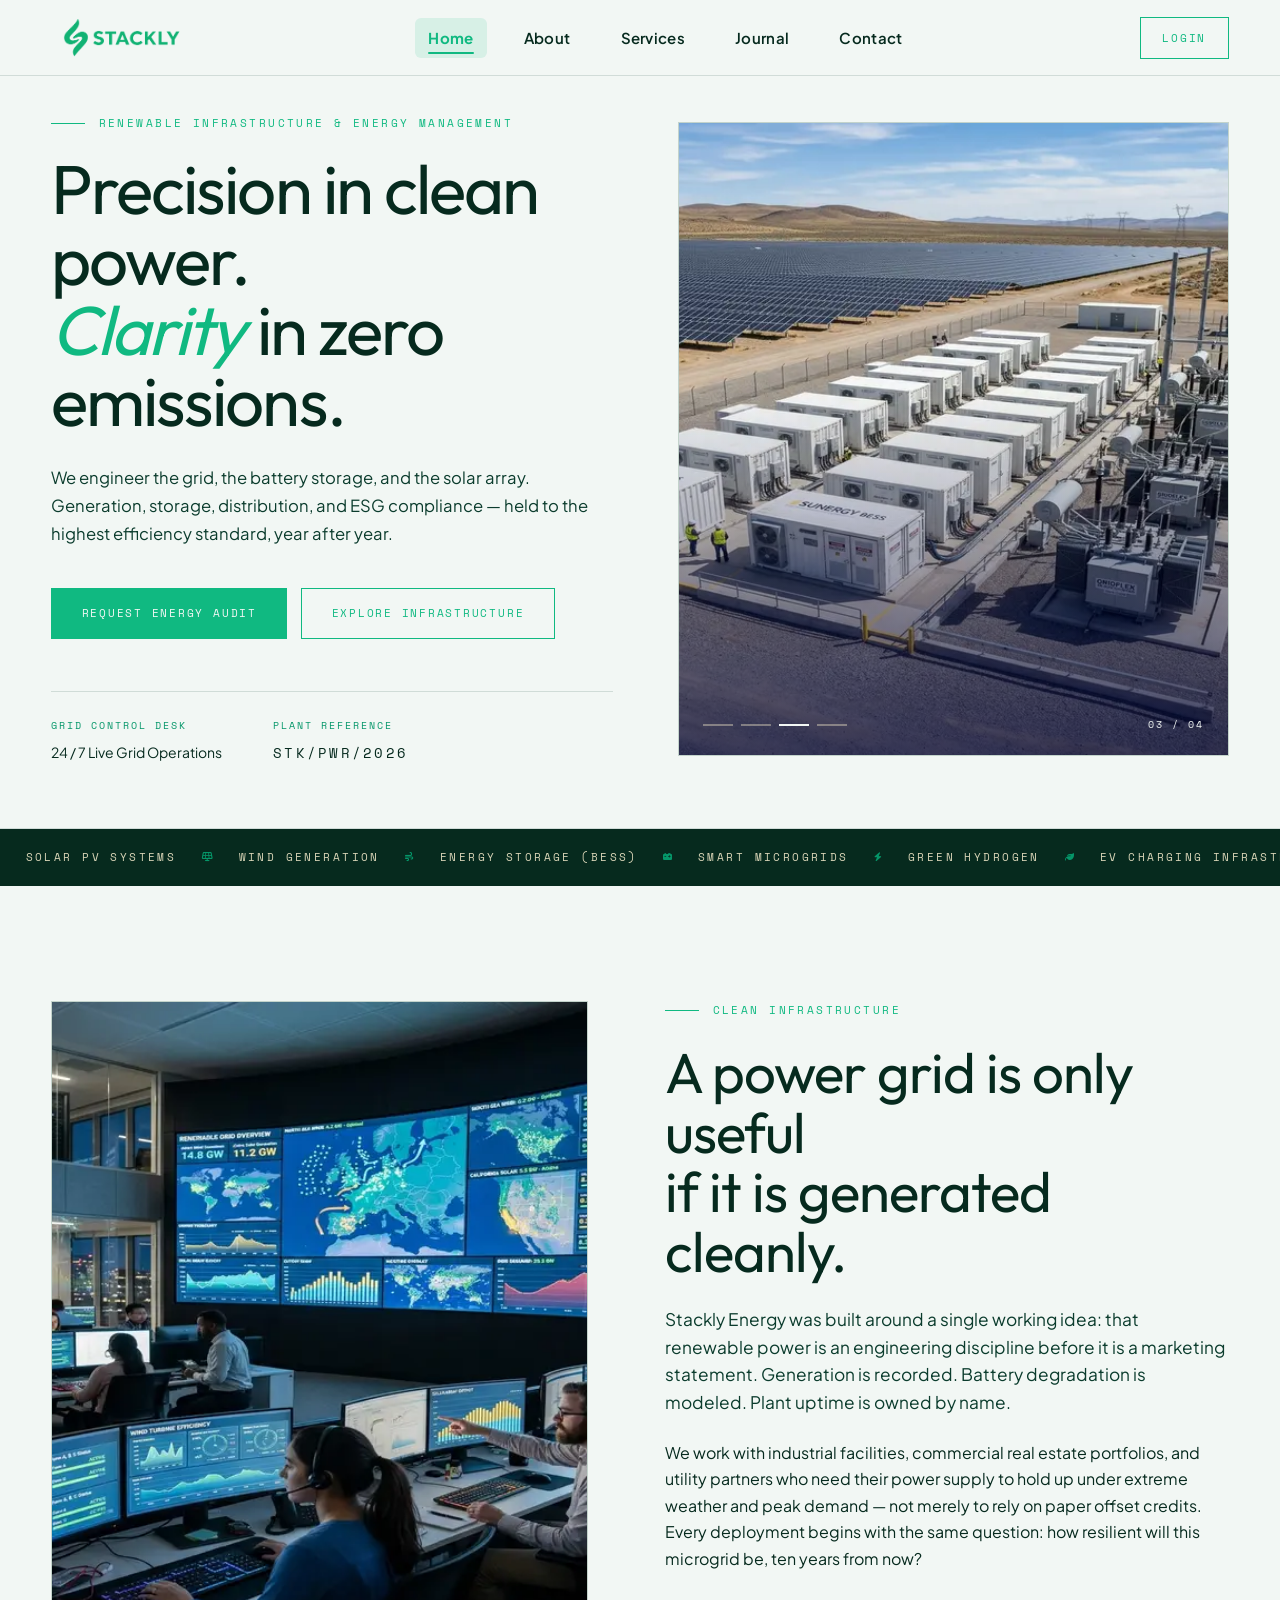
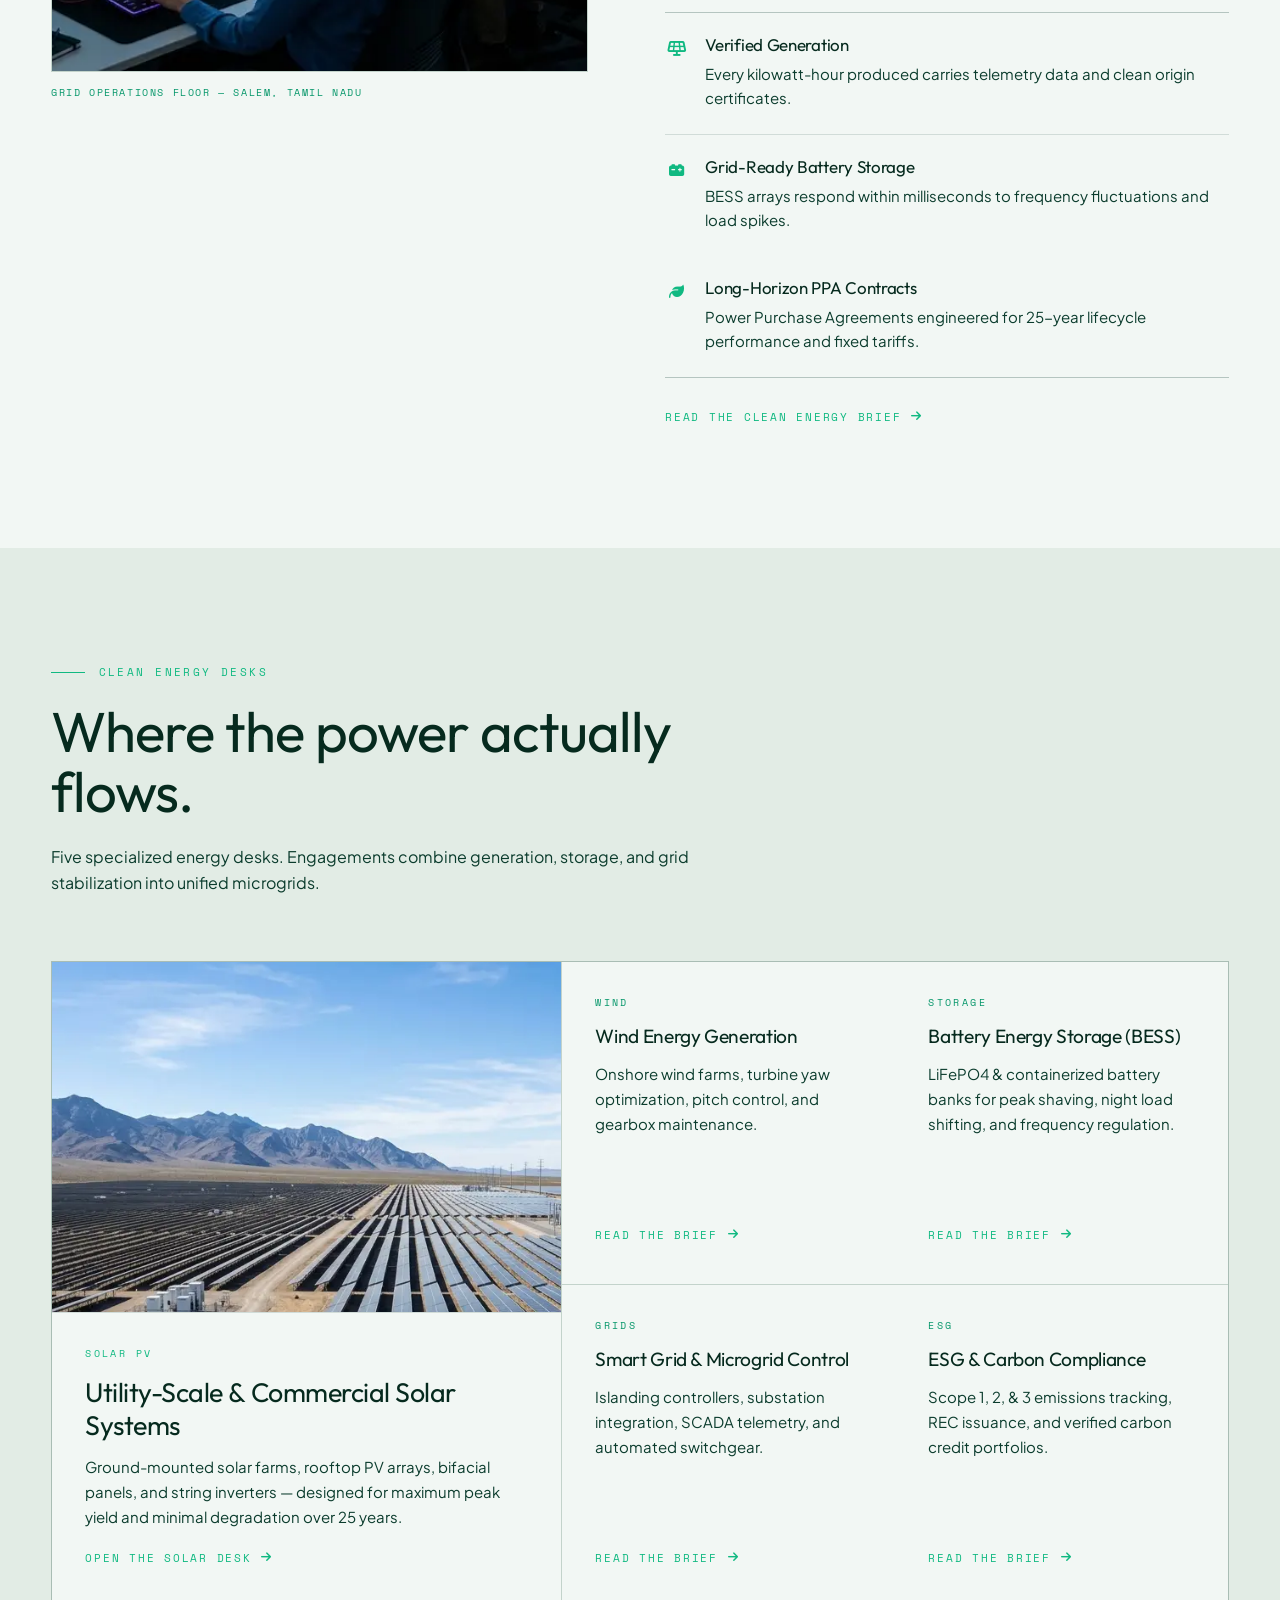
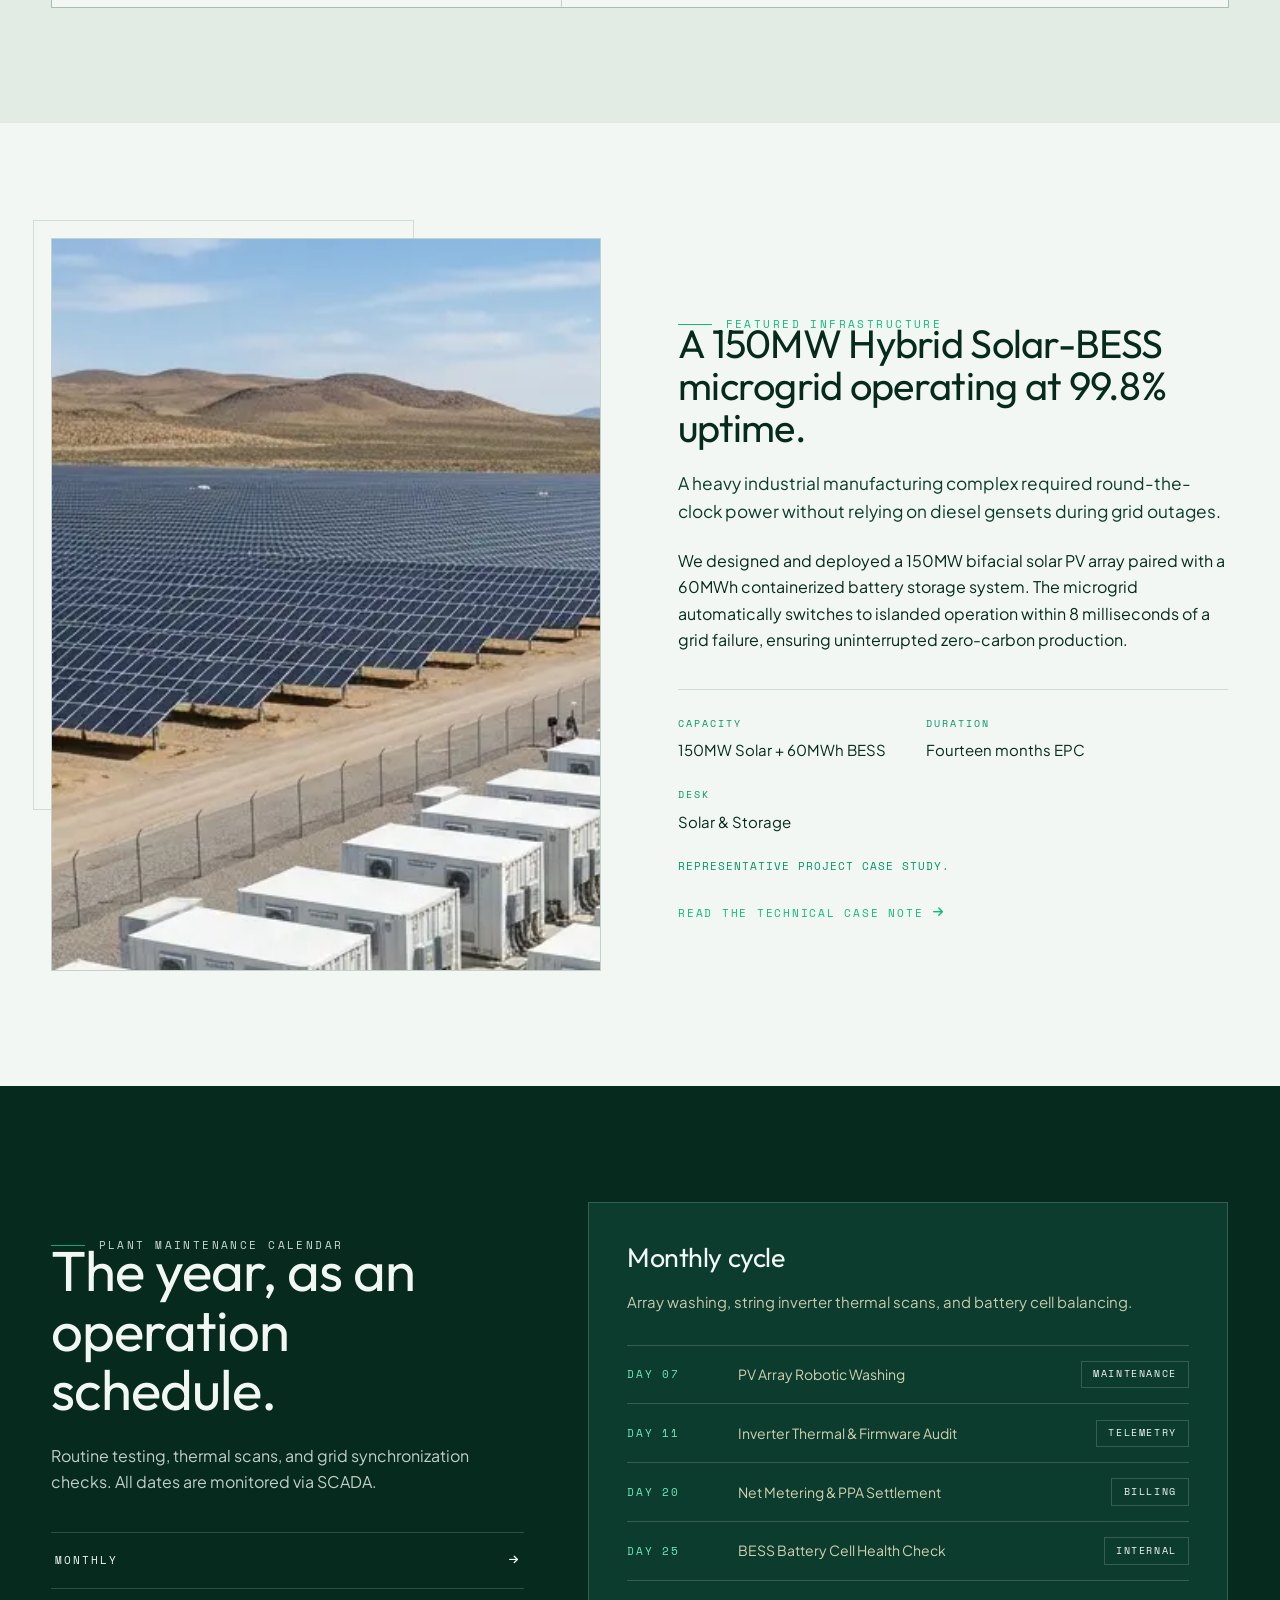
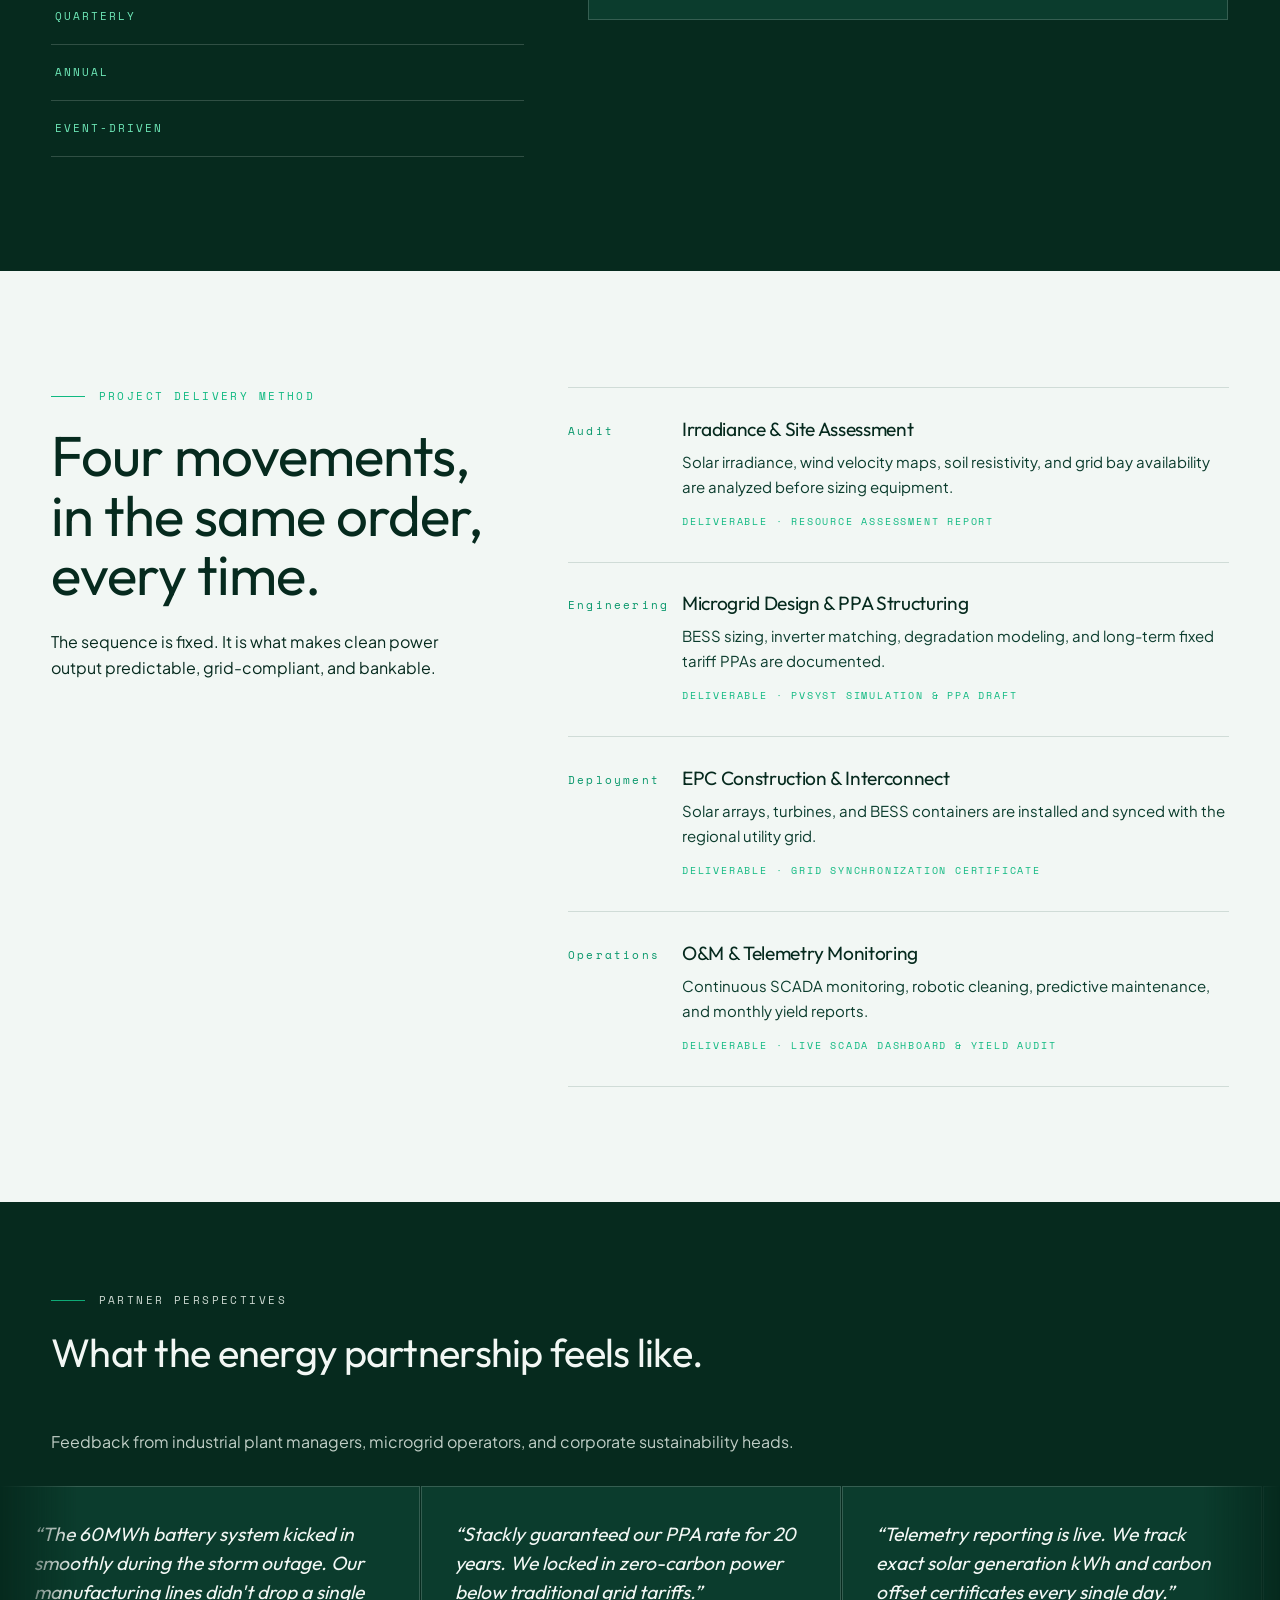
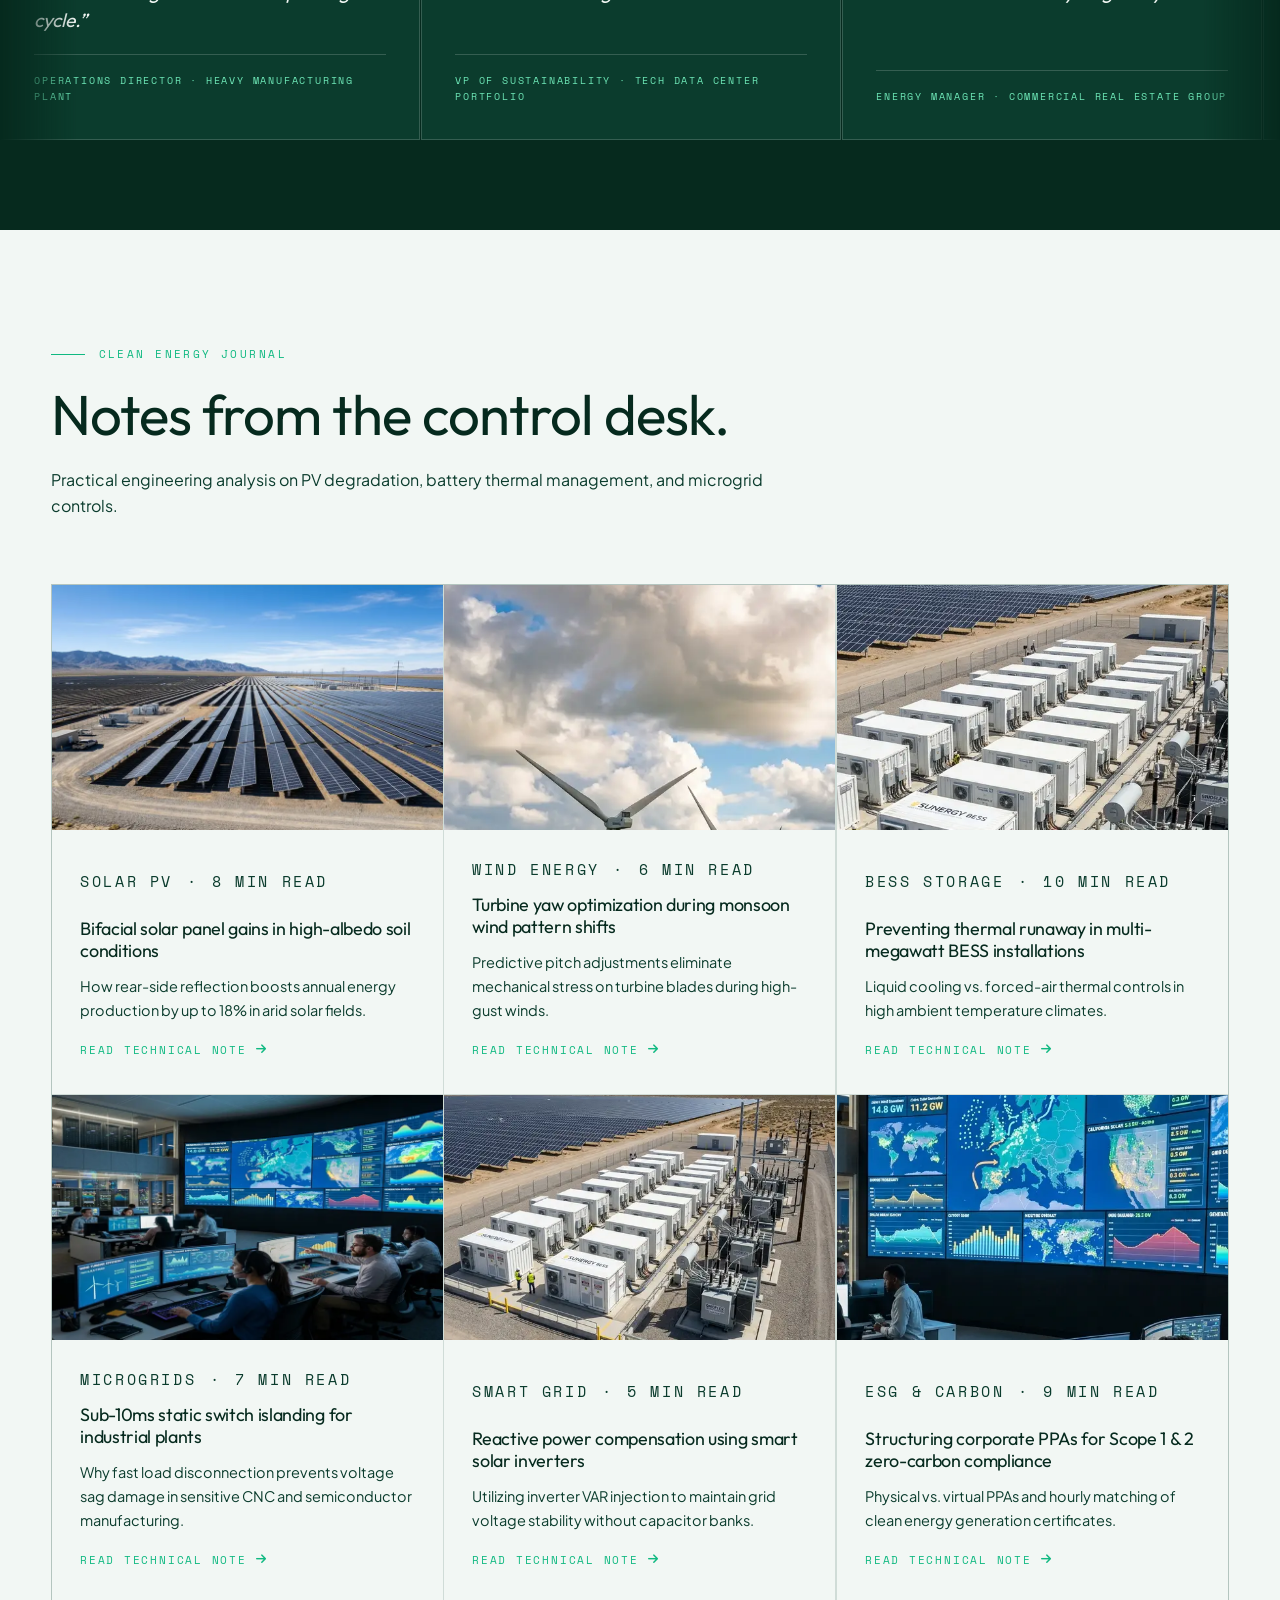
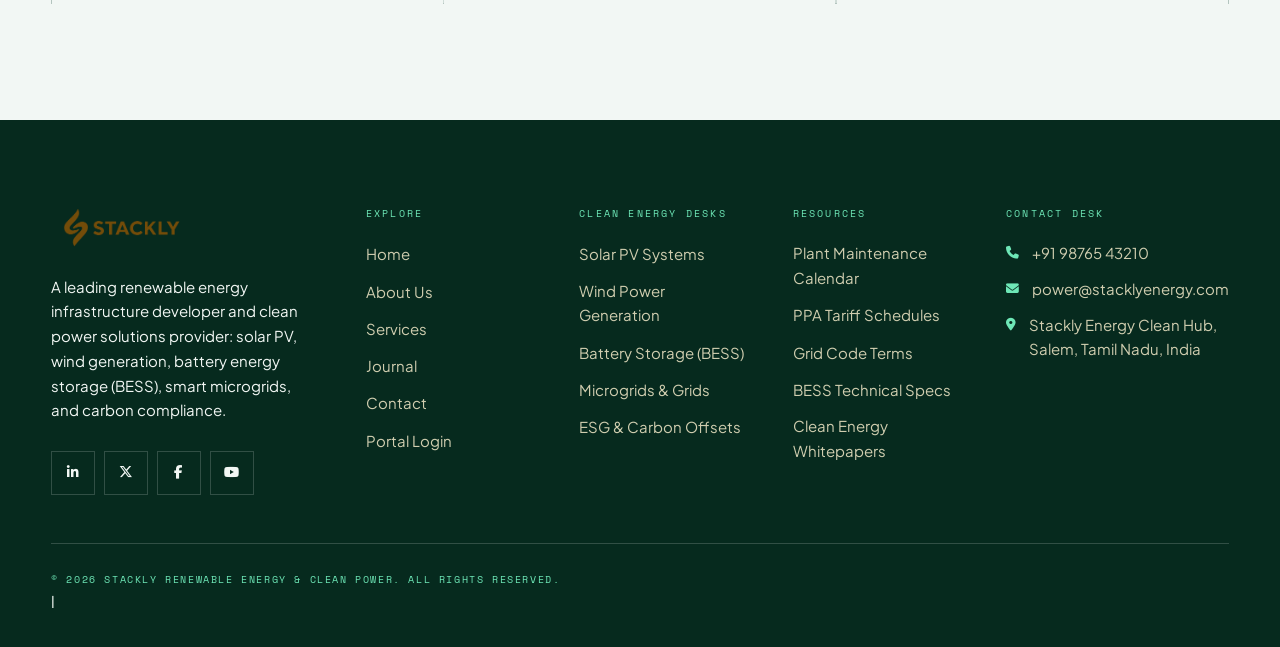
==== index.html @ 582de3a5 "Add files via upload" ====
<!DOCTYPE html>
<html lang="en">

<head>
    <meta charset="UTF-8">
    <meta name="viewport" content="width=device-width, initial-scale=1">
    <title>Stackly — Renewable Energy &amp; Clean Power Solutions</title>
    <meta name="description"
        content="Stackly is a leading renewable energy developer: solar PV, wind power, battery storage (BESS), smart grid integration and carbon offset solutions.">

    <link rel="preconnect" href="https://fonts.googleapis.com">
    <link rel="preconnect" href="https://fonts.gstatic.com" crossorigin>
    <link
        href="https://fonts.googleapis.com/css2?family=Outfit:wght@300;400;500;600;700;800&family=Plus+Jakarta+Sans:ital,wght@0,300;0,400;0,500;0,600;0,700;1,400&family=Space+Mono:wght@400;700&display=swap"
        rel="stylesheet">
    <link rel="stylesheet" href="https://cdnjs.cloudflare.com/ajax/libs/font-awesome/6.5.1/css/all.min.css">
    <link rel="stylesheet" href="global.css">
    <link rel="stylesheet" href="index.css">
    <script>document.documentElement.classList.add('js-ready');</script>
</head>

<body>
    <div class="site-loader">
        <div class="site-loader__spinner-wrap"><div class="site-loader__spinner"></div></div>
        <span class="site-loader__text">Stackly Energy</span>
    </div>

    <a class="skip-link" href="#main">Skip to content</a>

    <!-- ============================ HEADER ============================ -->
    <header class="site-header">
        <div class="shell header__inner">
            <a class="brand" href="index.html" aria-label="Stackly Renewable Energy — home">
                <img src="logo.webp" alt="Stackly Energy logo">
            </a>

            <nav class="nav" aria-label="Primary">
                <ul>
                    <li><a href="index.html" class="is-active">Home</a></li>
                    <li><a href="html/about.html">About</a></li>
                    <li><a href="html/services.html">Services</a></li>
                    <li><a href="html/blog.html">Journal</a></li>
                    <li><a href="html/contact.html">Contact</a></li>
                </ul>
            </nav>

            <div class="header__actions">
                <a class="btn btn--outline btn--sm header__login" href="html/login.html">Login</a>
                <button class="menu-btn" id="menuBtn" aria-label="Open menu" aria-expanded="false"
                    aria-controls="menuOverlay">
                    <span></span><span></span><span></span>
                </button>
            </div>
        </div>
    </header>

    <!-- ======================= MOBILE MENU OVERLAY ===================== -->
    <div class="menu-overlay" id="menuOverlay" aria-hidden="true">
        <div class="menu-overlay__top">
            <a class="brand on-dark" href="index.html" aria-label="Stackly Renewable Energy — home">
                <img src="logo.webp" alt="Stackly Energy logo">
            </a>
            <button class="menu-close" id="menuClose" aria-label="Close menu">
                <i class="fa-solid fa-xmark"></i>
            </button>
        </div>

        <nav class="menu-overlay__nav" aria-label="Mobile">
            <a href="index.html" style="--i:0">Home</a>
            <a href="html/about.html" style="--i:1">About</a>
            <a href="html/services.html" style="--i:2">Services</a>
            <a href="html/blog.html" style="--i:3">Journal</a>
            <a href="html/contact.html" style="--i:4">Contact</a>
            <a href="html/login.html" class="menu-overlay__login" style="--i:5">
                Login <i class="fa-solid fa-arrow-right"></i>
            </a>
        </nav>

        <p class="menu-overlay__foot">Stackly Energy · Clean Power Hub · Salem, India</p>
    </div>

    <main id="main">

        <!-- ============================== HERO ============================== -->
        <section class="hero">
            <div class="hero__grid">

                <div class="hero__copy">
                    <p class="eyebrow slide slide-up" style="--i:0">Renewable Infrastructure &amp; Energy Management</p>

                    <h1 class="hero__title">
                        <span class="slide slide-up" style="--i:1">Precision in clean power.</span>
                        <span class="slide slide-up" style="--i:2"><em>Clarity</em> in zero emissions.</span>
                    </h1>

                    <p class="hero__lede slide slide-up" style="--i:3">
                        We engineer the grid, the battery storage, and the solar array. Generation,
                        storage, distribution, and ESG compliance — held to the highest efficiency standard, year after year.
                    </p>

                    <div class="hero__actions slide slide-up" style="--i:4">
                        <a class="btn btn--solid" href="html/contact.html">Request Energy Audit</a>
                        <a class="btn btn--outline" href="html/about.html">Explore Infrastructure</a>
                    </div>

                    <dl class="hero__rail slide slide-up" style="--i:5">
                        <div>
                            <dt>Grid Control Desk</dt>
                            <dd>24 / 7 Live Grid Operations</dd>
                        </div>
                        <div>
                            <dt>Plant Reference</dt>
                            <dd class="mono">STK/PWR/2026</dd>
                        </div>
                    </dl>
                </div>

                <div class="hero__media slide slide-right" style="--i:1">
                    <div class="hero__slides" id="heroSlides">
                        <figure class="hero__slide is-active">
                            <img src="assets/photo_149736675403_1.webp"
                                alt="Modern clean energy research lab with daylight">
                        </figure>
                        <figure class="hero__slide">
                            <img src="assets/photo_152475863162_1.webp"
                                alt="Renewable energy engineers analyzing solar array layouts">
                        </figure>
                        <figure class="hero__slide">
                            <img src="assets/photo_1554224155-6.webp"
                                alt="Close up view of grid control telemetry interface">
                        </figure>
                        <figure class="hero__slide">
                            <img src="assets/photo_148640614692.webp"
                                alt="Sustainable solar energy building facade">
                        </figure>
                    </div>

                    <div class="hero__media-foot">
                        <div class="hero__dots" id="heroDots" role="tablist" aria-label="Hero images">
                            <button class="hero__dot is-active" role="tab" aria-selected="true"
                                aria-label="Show image one"></button>
                            <button class="hero__dot" role="tab" aria-selected="false"
                                aria-label="Show image two"></button>
                            <button class="hero__dot" role="tab" aria-selected="false"
                                aria-label="Show image three"></button>
                            <button class="hero__dot" role="tab" aria-selected="false"
                                aria-label="Show image four"></button>
                        </div>
                        <span class="hero__counter mono" id="heroCounter">01 / 04</span>
                    </div>
                </div>

            </div>
        </section>

        <!-- ========================== TRUST STRIP ========================== -->
        <section class="strip" aria-label="Energy disciplines">
            <div class="marquee">
                <div class="marquee__track">
                    <div class="marquee__group">
                        <span>Solar PV Systems</span><i class="fa-solid fa-solar-panel"></i>
                        <span>Wind Generation</span><i class="fa-solid fa-wind"></i>
                        <span>Energy Storage (BESS)</span><i class="fa-solid fa-car-battery"></i>
                        <span>Smart Microgrids</span><i class="fa-solid fa-bolt"></i>
                        <span>Green Hydrogen</span><i class="fa-solid fa-leaf"></i>
                        <span>EV Charging Infrastructure</span><i class="fa-solid fa-charging-station"></i>
                        <span>ESG &amp; Carbon Offsets</span><i class="fa-solid fa-earth-americas"></i>
                        <span>Hydroelectric Power</span><i class="fa-solid fa-water"></i>
                    </div>
                    <div class="marquee__group" aria-hidden="true">
                        <span>Solar PV Systems</span><i class="fa-solid fa-solar-panel"></i>
                        <span>Wind Generation</span><i class="fa-solid fa-wind"></i>
                        <span>Energy Storage (BESS)</span><i class="fa-solid fa-car-battery"></i>
                        <span>Smart Microgrids</span><i class="fa-solid fa-bolt"></i>
                        <span>Green Hydrogen</span><i class="fa-solid fa-leaf"></i>
                        <span>EV Charging Infrastructure</span><i class="fa-solid fa-charging-station"></i>
                        <span>ESG &amp; Carbon Offsets</span><i class="fa-solid fa-earth-americas"></i>
                        <span>Hydroelectric Power</span><i class="fa-solid fa-water"></i>
                    </div>
                </div>
            </div>
        </section>

        <!-- ======================= FIRM INTRODUCTION ======================= -->
        <section class="section firm">
            <div class="shell firm__grid">

                <div class="firm__media slide slide-left">
                    <figure class="frame">
                        <img src="assets/photo_149721572810_1.webp"
                            alt="Stackly renewable energy monitoring floor">
                    </figure>
                    <p class="frame__caption mono">Grid Operations Floor — Salem, Tamil Nadu</p>
                </div>

                <div class="firm__body">
                    <p class="eyebrow slide slide-up">Clean Infrastructure</p>

                    <h2 class="h-display slide slide-up" style="--i:1">
                        A power grid is only useful<br>if it is generated cleanly.
                    </h2>

                    <p class="lede slide slide-up" style="--i:2">
                        Stackly Energy was built around a single working idea: that renewable power is an
                        engineering discipline before it is a marketing statement. Generation is recorded.
                        Battery degradation is modeled. Plant uptime is owned by name.
                    </p>

                    <p class="slide slide-up" style="--i:3">
                        We work with industrial facilities, commercial real estate portfolios, and utility partners who
                        need their power supply to hold up under extreme weather and peak demand — not merely to rely on paper offset credits.
                        Every deployment begins with the same question: how resilient will this microgrid be, ten years from now?
                    </p>

                    <ul class="firm__points">
                        <li class="slide slide-up" style="--i:4">
                            <i class="fa-solid fa-solar-panel"></i>
                            <div>
                                <h3>Verified Generation</h3>
                                <p>Every kilowatt-hour produced carries telemetry data and clean origin certificates.</p>
                            </div>
                        </li>
                        <li class="slide slide-up" style="--i:5">
                            <i class="fa-solid fa-car-battery"></i>
                            <div>
                                <h3>Grid-Ready Battery Storage</h3>
                                <p>BESS arrays respond within milliseconds to frequency fluctuations and load spikes.</p>
                            </div>
                        </li>
                        <li class="slide slide-up" style="--i:6">
                            <i class="fa-solid fa-leaf"></i>
                            <div>
                                <h3>Long-Horizon PPA Contracts</h3>
                                <p>Power Purchase Agreements engineered for 25-year lifecycle performance and fixed tariffs.</p>
                            </div>
                        </li>
                    </ul>

                    <a class="link-arrow slide slide-up" style="--i:7" href="html/services.html">
                        Read the clean energy brief <i class="fa-solid fa-arrow-right"></i>
                    </a>
                </div>

            </div>
        </section>

        <!-- ===================== ADVISORY PRACTICE AREAS =================== -->
        <section class="section areas">
            <div class="shell">
                <header class="sec-head">
                    <p class="eyebrow slide slide-up">Clean Energy Desks</p>
                    <h2 class="h-display slide slide-up" style="--i:1">Where the power actually flows.</h2>
                    <p class="sec-head__note slide slide-up" style="--i:2">
                        Five specialized energy desks. Engagements combine generation, storage,
                        and grid stabilization into unified microgrids.
                    </p>
                </header>

                <div class="areas__grid">

                    <article class="area area--lead slide slide-left">
                        <figure class="area__img">
                            <img src="assets/photo_1554224154-2_2.webp"
                                alt="Solar panel technical specification document">
                        </figure>
                        <div class="area__body">
                            <span class="area__tag mono">Solar PV</span>
                            <h3>Utility-Scale &amp; Commercial Solar Systems</h3>
                            <p>
                                Ground-mounted solar farms, rooftop PV arrays, bifacial panels, and string inverters —
                                designed for maximum peak yield and minimal degradation over 25 years.
                            </p>
                            <a class="link-arrow" href="html/services.html">
                                Open the Solar Desk <i class="fa-solid fa-arrow-right"></i>
                            </a>
                        </div>
                    </article>

                    <article class="area slide slide-up" style="--i:1">
                        <span class="area__num mono">Wind</span>
                        <h3>Wind Energy Generation</h3>
                        <p>Onshore wind farms, turbine yaw optimization, pitch control, and gearbox maintenance.</p>
                        <a class="link-arrow" href="html/services.html">Read the brief <i class="fa-solid fa-arrow-right"></i></a>
                    </article>

                    <article class="area slide slide-up" style="--i:2">
                        <span class="area__num mono">Storage</span>
                        <h3>Battery Energy Storage (BESS)</h3>
                        <p>LiFePO4 &amp; containerized battery banks for peak shaving, night load shifting, and frequency regulation.</p>
                        <a class="link-arrow" href="html/services.html">Read the brief <i class="fa-solid fa-arrow-right"></i></a>
                    </article>

                    <article class="area slide slide-up" style="--i:3">
                        <span class="area__num mono">Grids</span>
                        <h3>Smart Grid &amp; Microgrid Control</h3>
                        <p>Islanding controllers, substation integration, SCADA telemetry, and automated switchgear.</p>
                        <a class="link-arrow" href="html/services.html">Read the brief <i class="fa-solid fa-arrow-right"></i></a>
                    </article>

                    <article class="area slide slide-up" style="--i:4">
                        <span class="area__num mono">ESG</span>
                        <h3>ESG &amp; Carbon Compliance</h3>
                        <p>Scope 1, 2, &amp; 3 emissions tracking, REC issuance, and verified carbon credit portfolios.</p>
                        <a class="link-arrow" href="html/services.html">Read the brief <i class="fa-solid fa-arrow-right"></i></a>
                    </article>

                </div>
            </div>
        </section>

        <!-- ======================== FEATURED ADVISORY ====================== -->
        <section class="section featured">
            <div class="shell featured__grid">

                <div class="featured__media slide slide-left">
                    <figure class="frame frame--tall">
                        <img src="assets/photo_145010149916.webp"
                            alt="Engineer reviewing clean energy generation schematics">
                    </figure>
                </div>

                <div class="featured__body">
                    <p class="eyebrow slide slide-up">Featured Infrastructure</p>

                    <h2 class="h-section slide slide-up" style="--i:1">
                        A 150MW Hybrid Solar-BESS microgrid operating at 99.8% uptime.
                    </h2>

                    <p class="lede slide slide-up" style="--i:2">
                        A heavy industrial manufacturing complex required round-the-clock power without relying on diesel gensets during grid outages.
                    </p>

                    <p class="slide slide-up" style="--i:3">
                        We designed and deployed a 150MW bifacial solar PV array paired with a 60MWh containerized battery storage system.
                        The microgrid automatically switches to islanded operation within 8 milliseconds of a grid failure, ensuring uninterrupted zero-carbon production.
                    </p>

                    <dl class="featured__meta slide slide-up" style="--i:4">
                        <div>
                            <dt>Capacity</dt>
                            <dd>150MW Solar + 60MWh BESS</dd>
                        </div>
                        <div>
                            <dt>Duration</dt>
                            <dd>Fourteen months EPC</dd>
                        </div>
                        <div>
                            <dt>Desk</dt>
                            <dd>Solar &amp; Storage</dd>
                        </div>
                    </dl>

                    <p class="note slide slide-up" style="--i:5">
                        Representative project case study.
                    </p>

                    <a class="link-arrow slide slide-up" style="--i:6" href="html/services.html">
                        Read the technical case note <i class="fa-solid fa-arrow-right"></i>
                    </a>
                </div>

            </div>
        </section>

        <!-- ====================== COMPLIANCE CALENDAR ====================== -->
        <section class="section calendar">
            <div class="shell">
                <div class="calendar__grid">

                    <div class="calendar__left">
                        <header class="sec-head">
                            <p class="eyebrow slide slide-up">Plant Maintenance Calendar</p>
                            <h2 class="h-display slide slide-up" style="--i:1">The year, as an operation schedule.</h2>
                            <p class="sec-head__note slide slide-up" style="--i:2">
                                Routine testing, thermal scans, and grid synchronization checks. All dates are monitored via SCADA.
                            </p>
                        </header>

                        <div class="calendar__tabs slide slide-left" role="tablist" aria-label="Maintenance cycles">
                            <button class="calendar__tab is-active" role="tab" aria-selected="true"
                                data-tab="cycle-monthly">
                                Monthly <i class="fa-solid fa-arrow-right"></i>
                            </button>
                            <button class="calendar__tab" role="tab" aria-selected="false" data-tab="cycle-quarterly">
                                Quarterly <i class="fa-solid fa-arrow-right"></i>
                            </button>
                            <button class="calendar__tab" role="tab" aria-selected="false" data-tab="cycle-annual">
                                Annual <i class="fa-solid fa-arrow-right"></i>
                            </button>
                            <button class="calendar__tab" role="tab" aria-selected="false" data-tab="cycle-event">
                                Event-driven <i class="fa-solid fa-arrow-right"></i>
                            </button>
                        </div>
                    </div>

                    <div class="calendar__panels slide slide-right" style="--i:1">

                        <div class="calendar__panel is-active" id="cycle-monthly" role="tabpanel">
                            <h3>Monthly cycle</h3>
                            <p>Array washing, string inverter thermal scans, and battery cell balancing.</p>
                            <ul class="calendar__list">
                                <li><span class="mono">Day 07</span><span>PV Array Robotic Washing</span><span>Maintenance</span></li>
                                <li><span class="mono">Day 11</span><span>Inverter Thermal &amp; Firmware Audit</span><span>Telemetry</span></li>
                                <li><span class="mono">Day 20</span><span>Net Metering &amp; PPA Settlement</span><span>Billing</span></li>
                                <li><span class="mono">Day 25</span><span>BESS Battery Cell Health Check</span><span>Internal</span></li>
                            </ul>
                        </div>

                        <div class="calendar__panel" id="cycle-quarterly" role="tabpanel">
                            <h3>Quarterly cycle</h3>
                            <p>Substation transformer oil testing, turbine gearbox lubrication, and PPA revenue reviews.</p>
                            <ul class="calendar__list">
                                <li><span class="mono">Jun 15</span><span>Turbine Pitch &amp; Yaw Lubrication</span><span>Service</span></li>
                                <li><span class="mono">Sep 15</span><span>Transformer Dielectric Inspection</span><span>Safety</span></li>
                                <li><span class="mono">Dec 15</span><span>BESS Round-Trip Efficiency Calibration</span><span>Audit</span></li>
                                <li><span class="mono">Mar 15</span><span>Quarterly REC Issuance</span><span>Certification</span></li>
                            </ul>
                        </div>

                        <div class="calendar__panel" id="cycle-annual" role="tabpanel">
                            <h3>Annual cycle</h3>
                            <p>Grid operator recertification, degradation analysis, and ESG carbon audits.</p>
                            <ul class="calendar__list">
                                <li><span class="mono">Jul 31</span><span>Grid Code Compliance Audit</span><span>Certification</span></li>
                                <li><span class="mono">Sep 30</span><span>Environmental Impact &amp; Wildlife Review</span><span>ESG</span></li>
                                <li><span class="mono">Oct 31</span><span>Annual Degradation &amp; Yield Report</span><span>Performance</span></li>
                                <li><span class="mono">Nov 30</span><span>Carbon Offset Third-Party Verification</span><span>VCS</span></li>
                            </ul>
                        </div>

                        <div class="calendar__panel" id="cycle-event" role="tabpanel">
                            <h3>Event-driven</h3>
                            <p>Automated responses to grid frequency spikes, storm surges, or capacity expansion.</p>
                            <ul class="calendar__list">
                                <li><span class="mono">Grid Trip</span><span>Island Switch &amp; BESS Discharge</span><span>Instant</span></li>
                                <li><span class="mono">Upgrade</span><span>Inverter Module Expansion</span><span>Hardware</span></li>
                                <li><span class="mono">Storm</span><span>Turbine Auto-Feather &amp; Park</span><span>Safety</span></li>
                                <li><span class="mono">Expansion</span><span>Substation Bay Interconnect</span><span>Grid</span></li>
                            </ul>
                        </div>

                    </div>
                </div>
            </div>
        </section>

        <!-- ======================= ENGAGEMENT METHOD ======================= -->
        <section class="section method">
            <div class="shell method__grid">

                <div>
                    <p class="eyebrow slide slide-up">Project Delivery Method</p>
                    <h2 class="h-display slide slide-up" style="--i:1">
                        Four movements,<br>in the same order,<br>every time.
                    </h2>
                    <p class="slide slide-up" style="--i:2;margin-top:1.5rem">
                        The sequence is fixed. It is what makes clean power output predictable, grid-compliant, and bankable.
                    </p>
                </div>

                <ol class="stepper">
                    <li class="slide slide-right" style="--i:1">
                        <span class="stepper__idx">Audit</span>
                        <div class="stepper__body">
                            <h3>Irradiance &amp; Site Assessment</h3>
                            <p>Solar irradiance, wind velocity maps, soil resistivity, and grid bay availability are analyzed before sizing equipment.</p>
                            <span>Deliverable · Resource Assessment Report</span>
                        </div>
                    </li>
                    <li class="slide slide-right" style="--i:2">
                        <span class="stepper__idx">Engineering</span>
                        <div class="stepper__body">
                            <h3>Microgrid Design &amp; PPA Structuring</h3>
                            <p>BESS sizing, inverter matching, degradation modeling, and long-term fixed tariff PPAs are documented.</p>
                            <span>Deliverable · PVSyst Simulation &amp; PPA Draft</span>
                        </div>
                    </li>
                    <li class="slide slide-right" style="--i:3">
                        <span class="stepper__idx">Deployment</span>
                        <div class="stepper__body">
                            <h3>EPC Construction &amp; Interconnect</h3>
                            <p>Solar arrays, turbines, and BESS containers are installed and synced with the regional utility grid.</p>
                            <span>Deliverable · Grid Synchronization Certificate</span>
                        </div>
                    </li>
                    <li class="slide slide-right" style="--i:4">
                        <span class="stepper__idx">Operations</span>
                        <div class="stepper__body">
                            <h3>O&amp;M &amp; Telemetry Monitoring</h3>
                            <p>Continuous SCADA monitoring, robotic cleaning, predictive maintenance, and monthly yield reports.</p>
                            <span>Deliverable · Live SCADA Dashboard &amp; Yield Audit</span>
                        </div>
                    </li>
                </ol>

            </div>
        </section>

      

       

        <!-- ====================== CLIENT PERSPECTIVES ====================== -->
        <section class="perspectives">
            <div class="shell">
                <header class="sec-head">
                    <p class="eyebrow slide slide-up">Partner Perspectives</p>
                    <h2 class="h-section slide slide-up" style="--i:1">What the energy partnership feels like.</h2>
                    <p class="sec-head__note slide slide-up" style="--i:2">
                        Feedback from industrial plant managers, microgrid operators, and corporate sustainability heads.
                    </p>
                </header>
            </div>

            <div class="persp__marquee">
                <div class="persp__track">
                    <div class="persp__group">

                        <article class="persp__card">
                            <blockquote>
                                “The 60MWh battery system kicked in smoothly during the storm outage. Our manufacturing lines didn't drop a single cycle.”
                            </blockquote>
                            <p class="persp__who">Operations Director · Heavy Manufacturing Plant</p>
                        </article>

                        <article class="persp__card">
                            <blockquote>
                                “Stackly guaranteed our PPA rate for 20 years. We locked in zero-carbon power below traditional grid tariffs.”
                            </blockquote>
                            <p class="persp__who">VP of Sustainability · Tech Data Center Portfolio</p>
                        </article>

                        <article class="persp__card">
                            <blockquote>
                                “Telemetry reporting is live. We track exact solar generation kWh and carbon offset certificates every single day.”
                            </blockquote>
                            <p class="persp__who">Energy Manager · Commercial Real Estate Group</p>
                        </article>

                        <article class="persp__card">
                            <blockquote>
                                “The microgrid controller islanded our site automatically. No generator smoke, no downtime, total grid independence.”
                            </blockquote>
                            <p class="persp__who">Plant Controller · Logistics Hub</p>
                        </article>

                    </div>

                    <div class="persp__group" aria-hidden="true">

                        <article class="persp__card">
                            <blockquote>
                                “The 60MWh battery system kicked in smoothly during the storm outage. Our manufacturing lines didn't drop a single cycle.”
                            </blockquote>
                            <p class="persp__who">Operations Director · Heavy Manufacturing Plant</p>
                        </article>

                        <article class="persp__card">
                            <blockquote>
                                “Stackly guaranteed our PPA rate for 20 years. We locked in zero-carbon power below traditional grid tariffs.”
                            </blockquote>
                            <p class="persp__who">VP of Sustainability · Tech Data Center Portfolio</p>
                        </article>

                        <article class="persp__card">
                            <blockquote>
                                “Telemetry reporting is live. We track exact solar generation kWh and carbon offset certificates every single day.”
                            </blockquote>
                            <p class="persp__who">Energy Manager · Commercial Real Estate Group</p>
                        </article>

                    </div>
                </div>
            </div>
        </section>

        <!-- ====================== TAX INSIGHTS JOURNAL ===================== -->
        <section class="section">
            <div class="shell">
                <header class="sec-head">
                    <p class="eyebrow slide slide-up">Clean Energy Journal</p>
                    <h2 class="h-display slide slide-up" style="--i:1">Notes from the control desk.</h2>
                    <p class="sec-head__note slide slide-up" style="--i:2">
                        Practical engineering analysis on PV degradation, battery thermal management, and microgrid controls.
                    </p>
                </header>

                <div class="journal__masonry">

                    <article class="journal__item slide slide-up" style="--i:1">
                        <figure>
                            <img src="assets/photo_1554224155-8.webp"
                                alt="Solar PV array maintenance and inspection">
                        </figure>
                        <div class="journal__body">
                            <p class="journal__meta"><span>Solar PV</span><span>·</span><span>8 min read</span></p>
                            <h3>Bifacial solar panel gains in high-albedo soil conditions</h3>
                            <p>How rear-side reflection boosts annual energy production by up to 18% in arid solar fields.</p>
                            <a class="link-arrow" href="html/blog.html">Read technical note <i
                                    class="fa-solid fa-arrow-right"></i></a>
                        </div>
                    </article>

                    <article class="journal__item slide slide-up" style="--i:2">
                        <figure>
                            <img src="assets/photo_152179113606.webp"
                                alt="Engineers inspecting wind turbine telemetry">
                        </figure>
                        <div class="journal__body">
                            <p class="journal__meta"><span>Wind Energy</span><span>·</span><span>6 min read</span></p>
                            <h3>Turbine yaw optimization during monsoon wind pattern shifts</h3>
                            <p>Predictive pitch adjustments eliminate mechanical stress on turbine blades during high-gust winds.</p>
                            <a class="link-arrow" href="html/blog.html">Read technical note <i
                                    class="fa-solid fa-arrow-right"></i></a>
                        </div>
                    </article>

                    <article class="journal__item slide slide-up" style="--i:3">
                        <figure>
                            <img src="assets/photo_1554224154-2.webp"
                                alt="Liquid cooling schematics for BESS battery vaults">
                        </figure>
                        <div class="journal__body">
                            <p class="journal__meta"><span>BESS Storage</span><span>·</span><span>10 min read</span></p>
                            <h3>Preventing thermal runaway in multi-megawatt BESS installations</h3>
                            <p>Liquid cooling vs. forced-air thermal controls in high ambient temperature climates.</p>
                            <a class="link-arrow" href="html/blog.html">Read technical note <i
                                    class="fa-solid fa-arrow-right"></i></a>
                        </div>
                    </article>

                    <article class="journal__item slide slide-up" style="--i:4">
                        <figure>
                            <img src="assets/photo_149736675403.webp"
                                alt="Grid control room monitoring microgrids">
                        </figure>
                        <div class="journal__body">
                            <p class="journal__meta"><span>Microgrids</span><span>·</span><span>7 min read</span></p>
                            <h3>Sub-10ms static switch islanding for industrial plants</h3>
                            <p>Why fast load disconnection prevents voltage sag damage in sensitive CNC and semiconductor manufacturing.</p>
                            <a class="link-arrow" href="html/blog.html">Read technical note <i
                                    class="fa-solid fa-arrow-right"></i></a>
                        </div>
                    </article>

                    <article class="journal__item slide slide-up" style="--i:5">
                        <figure>
                            <img src="assets/photo_150792592195_1.webp"
                                alt="Substation transformers and clean grid infrastructure">
                        </figure>
                        <div class="journal__body">
                            <p class="journal__meta"><span>Smart Grid</span><span>·</span><span>5 min read</span></p>
                            <h3>Reactive power compensation using smart solar inverters</h3>
                            <p>Utilizing inverter VAR injection to maintain grid voltage stability without capacitor banks.</p>
                            <a class="link-arrow" href="html/blog.html">Read technical note <i
                                    class="fa-solid fa-arrow-right"></i></a>
                        </div>
                    </article>

                    <article class="journal__item slide slide-up" style="--i:6">
                        <figure>
                            <img src="assets/notepad_pen.webp"
                                alt="Technical audit documentation for green energy certification">
                        </figure>
                        <div class="journal__body">
                            <p class="journal__meta"><span>ESG &amp; Carbon</span><span>·</span><span>9 min read</span></p>
                            <h3>Structuring corporate PPAs for Scope 1 &amp; 2 zero-carbon compliance</h3>
                            <p>Physical vs. virtual PPAs and hourly matching of clean energy generation certificates.</p>
                            <a class="link-arrow" href="html/blog.html">Read technical note <i
                                    class="fa-solid fa-arrow-right"></i></a>
                        </div>
                    </article>

                </div>
            </div>
        </section>

       

    
    </main>

    <!-- ============================ FOOTER ============================ -->
    <footer class="site-footer">
        <div class="shell">

            <div class="footer__grid">

                <div class="footer__brand">
                    <a class="brand on-dark" href="index.html" aria-label="Stackly Renewable Energy — home">
                        <img src="logo.webp" alt="Stackly Energy logo">
                    </a>
                    <p>
                        A leading renewable energy infrastructure developer and clean power solutions provider: solar PV, wind generation, battery energy storage (BESS), smart microgrids, and carbon compliance.
                    </p>
                    <div class="footer__social">
                        <a href="404.html" aria-label="Stackly on LinkedIn"><i class="fa-brands fa-linkedin-in"></i></a>
                        <a href="404.html" aria-label="Stackly on X"><i class="fa-brands fa-x-twitter"></i></a>
                        <a href="404.html" aria-label="Stackly on Facebook"><i class="fa-brands fa-facebook-f"></i></a>
                        <a href="404.html" aria-label="Stackly on YouTube"><i class="fa-brands fa-youtube"></i></a>
                    </div>
                </div>

                <div class="footer__col">
                    <h4>Explore</h4>
                    <ul>
                        <li><a href="index.html">Home</a></li>
                        <li><a href="html/about.html">About Us</a></li>
                        <li><a href="html/services.html">Services</a></li>
                        <li><a href="html/blog.html">Journal</a></li>
                        <li><a href="html/contact.html">Contact</a></li>
                        <li><a href="html/login.html">Portal Login</a></li>
                    </ul>
                </div>

                <div class="footer__col">
                    <h4>Clean Energy Desks</h4>
                    <ul>
                        <li><a href="404.html">Solar PV Systems</a></li>
                        <li><a href="404.html">Wind Power Generation</a></li>
                        <li><a href="404.html">Battery Storage (BESS)</a></li>
                        <li><a href="404.html">Microgrids &amp; Grids</a></li>
                        <li><a href="404.html">ESG &amp; Carbon Offsets</a></li>
                    </ul>
                </div>

                <div class="footer__col">
                    <h4>Resources</h4>
                    <ul>
                        <li><a href="404.html">Plant Maintenance Calendar</a></li>
                        <li><a href="404.html">PPA Tariff Schedules</a></li>
                        <li><a href="404.html">Grid Code Terms</a></li>
                        <li><a href="404.html">BESS Technical Specs</a></li>
                        <li><a href="404.html">Clean Energy Whitepapers</a></li>
                    </ul>
                </div>

                <div class="footer__col">
                    <h4>Contact Desk</h4>
                    <ul class="footer__contact">
                        <li><i class="fa-solid fa-phone"></i><span>+91 98765 43210</span></li>
                        <li><i class="fa-solid fa-envelope"></i><span>power@stacklyenergy.com</span></li>
                        <li><i class="fa-solid fa-location-dot"></i><span>Stackly Energy Clean Hub,<br>Salem, Tamil Nadu, India</span>
                        </li>
                    </ul>
                </div>

            </div>

            <div class="footer__base">
                <span>© <span id="year">2026</span> Stackly Renewable Energy &amp; Clean Power. All rights reserved.</span>
            </div>l

        </div>
    </footer>

    <script>
        (function () {
            "use strict";

            var reduceMotion = window.matchMedia("(prefers-reduced-motion: reduce)").matches;

            /* ---- 1. Slide motion ---- */
            var slides = document.querySelectorAll(".slide");

            if (reduceMotion || !("IntersectionObserver" in window)) {
                slides.forEach(function (el) { el.classList.add("is-in"); });
            } else {
                var isMobile = window.matchMedia("(max-width: 900px)").matches;
                var slideIO = new IntersectionObserver(function (entries) {
                    entries.forEach(function (entry) {
                        if (entry.isIntersecting) {
                            entry.target.classList.add("is-in");
                            slideIO.unobserve(entry.target);
                        }
                    });
                }, isMobile
                    ? { rootMargin: "0px 0px -8% 0px", threshold: 0.08 }
                    : { rootMargin: "0px 0px -12% 0px", threshold: 0.12 });

                slides.forEach(function (el) { slideIO.observe(el); });

                window.setTimeout(function () {
                    slides.forEach(function (el) {
                        var box = el.getBoundingClientRect();
                        if (box.top < window.innerHeight && box.bottom > 0) {
                            el.classList.add("is-in");
                        }
                    });
                }, 1400);
            }

            /* ---- 2. Mobile menu ---- */
            var menuBtn = document.getElementById("menuBtn");
            var menuClose = document.getElementById("menuClose");
            var overlay = document.getElementById("menuOverlay");

            function openMenu() {
                overlay.classList.add("is-open");
                overlay.setAttribute("aria-hidden", "false");
                menuBtn.classList.add("is-open");
                menuBtn.setAttribute("aria-expanded", "true");
                menuBtn.setAttribute("aria-label", "Close menu");
                document.body.classList.add("is-locked");
                menuClose.focus();
            }

            function closeMenu() {
                overlay.classList.remove("is-open");
                overlay.setAttribute("aria-hidden", "true");
                menuBtn.classList.remove("is-open");
                menuBtn.setAttribute("aria-expanded", "false");
                menuBtn.setAttribute("aria-label", "Open menu");
                document.body.classList.remove("is-locked");
            }

            if (menuBtn && overlay && menuClose) {
                menuBtn.addEventListener("click", function () {
                    if (overlay.classList.contains("is-open")) closeMenu();
                    else openMenu();
                });

                menuClose.addEventListener("click", closeMenu);

                overlay.querySelectorAll("a").forEach(function (link) {
                    link.addEventListener("click", closeMenu);
                });

                document.addEventListener("keydown", function (e) {
                    if (e.key === "Escape" && overlay.classList.contains("is-open")) {
                        closeMenu();
                        menuBtn.focus();
                    }
                });
            }

            /* ---- 3. Hero rotation (1.5s) ---- */
            var heroSlides = document.querySelectorAll(".hero__slide");
            var heroDots = document.querySelectorAll(".hero__dot");
            var heroCount = document.getElementById("heroCounter");
            var heroIndex = 0;
            var heroTimer = null;
            var HERO_DELAY = 1500;

            function pad(n) { return n < 10 ? "0" + n : "" + n; }

            function showHero(i) {
                if (!heroSlides.length) return;
                heroIndex = (i + heroSlides.length) % heroSlides.length;

                heroSlides.forEach(function (fig, idx) {
                    fig.classList.toggle("is-active", idx === heroIndex);
                });

                heroDots.forEach(function (dot, idx) {
                    var active = idx === heroIndex;
                    dot.classList.toggle("is-active", active);
                    dot.setAttribute("aria-selected", active ? "true" : "false");
                });

                if (heroCount) {
                    heroCount.textContent = pad(heroIndex + 1) + " / " + pad(heroSlides.length);
                }
            }

            function startHero() {
                if (reduceMotion || heroSlides.length < 2) return;
                stopHero();
                heroTimer = window.setInterval(function () {
                    showHero(heroIndex + 1);
                }, HERO_DELAY);
            }

            function stopHero() {
                if (heroTimer) {
                    window.clearInterval(heroTimer);
                    heroTimer = null;
                }
            }

            heroDots.forEach(function (dot, idx) {
                dot.addEventListener("click", function () {
                    showHero(idx);
                    startHero();
                });
            });

            if (heroSlides.length) {
                showHero(0);
                startHero();

                document.addEventListener("visibilitychange", function () {
                    if (document.hidden) stopHero();
                    else startHero();
                });
            }

            /* ---- 4. Calendar tabs ---- */
            var tabs = document.querySelectorAll(".calendar__tab");

            tabs.forEach(function (tab) {
                tab.addEventListener("click", function () {
                    tabs.forEach(function (t) {
                        t.classList.remove("is-active");
                        t.setAttribute("aria-selected", "false");
                    });
                    tab.classList.add("is-active");
                    tab.setAttribute("aria-selected", "true");

                    document.querySelectorAll(".calendar__panel").forEach(function (panel) {
                        panel.classList.remove("is-active");
                    });

                    var target = document.getElementById(tab.dataset.tab);
                    if (target) target.classList.add("is-active");
                });
            });

            /* ---- 5. Counters ---- */
            function easeOutCubic(t) { return 1 - Math.pow(1 - t, 3); }

            function runCounter(el) {
                var target = parseFloat(el.dataset.count || "0");
                var suffix = el.dataset.suffix || "";
                var duration = 1200;
                var start = null;

                if (reduceMotion) {
                    el.textContent = target + suffix;
                    return;
                }

                function step(now) {
                    if (start === null) start = now;
                    var progress = Math.min((now - start) / duration, 1);
                    el.textContent = Math.round(easeOutCubic(progress) * target) + suffix;
                    if (progress < 1) window.requestAnimationFrame(step);
                    else el.textContent = target + suffix;
                }

                window.requestAnimationFrame(step);
            }

            /* ---- 6. Gauge + bars ---- */
            var CIRC = 2 * Math.PI * 52;

            function runGauge(wrap) {
                var pct = parseFloat(wrap.dataset.gauge || "0");
                var bar = wrap.querySelector(".gauge__bar");
                var text = wrap.querySelector(".gauge__value");
                if (!bar || !text) return;

                bar.style.strokeDasharray = CIRC.toFixed(1);
                bar.style.strokeDashoffset = reduceMotion
                    ? (CIRC * (1 - pct / 100)).toFixed(1)
                    : CIRC.toFixed(1);

                if (reduceMotion) {
                    text.textContent = pct + "%";
                    return;
                }

                window.requestAnimationFrame(function () {
                    bar.style.strokeDashoffset = (CIRC * (1 - pct / 100)).toFixed(1);
                });

                var duration = 1400;
                var start = null;

                function step(now) {
                    if (start === null) start = now;
                    var progress = Math.min((now - start) / duration, 1);
                    text.textContent = Math.round(easeOutCubic(progress) * pct) + "%";
                    if (progress < 1) window.requestAnimationFrame(step);
                    else text.textContent = pct + "%";
                }

                window.requestAnimationFrame(step);
            }

            function runBars(scope) {
                scope.querySelectorAll(".bars__fill").forEach(function (fill) {
                    var value = parseFloat(fill.dataset.bar || "0");
                    fill.style.transform = "scaleX(" + (value / 100) + ")";
                    fill.classList.add("is-in");
                });
            }

            /* ---- 7. One-shot observer ---- */
            if ("IntersectionObserver" in window) {
                var dataIO = new IntersectionObserver(function (entries) {
                    entries.forEach(function (entry) {
                        if (!entry.isIntersecting) return;
                        var el = entry.target;
                        if (el.hasAttribute("data-count")) runCounter(el);
                        if (el.hasAttribute("data-gauge")) runGauge(el);
                        if (el.classList.contains("stat--bars")) runBars(el);
                        dataIO.unobserve(el);
                    });
                }, { rootMargin: "0px 0px -10% 0px", threshold: 0.15 });

                document.querySelectorAll("[data-count], [data-gauge], .stat--bars").forEach(function (el) {
                    dataIO.observe(el);
                });
            } else {
                document.querySelectorAll("[data-count]").forEach(function (el) {
                    el.textContent = el.dataset.count + (el.dataset.suffix || "");
                });
                document.querySelectorAll("[data-gauge]").forEach(function (el) {
                    var pct = parseFloat(el.dataset.gauge || "0");
                    var text = el.querySelector(".gauge__value");
                    if (text) text.textContent = pct + "%";
                    var bar = el.querySelector(".gauge__bar");
                    if (bar) {
                        bar.style.strokeDasharray = CIRC.toFixed(1);
                        bar.style.strokeDashoffset = (CIRC * (1 - pct / 100)).toFixed(1);
                    }
                });
                document.querySelectorAll(".stat--bars").forEach(runBars);
            }

            /* ---- 8. Rail keyboard ---- */
            var rail = document.querySelector(".spec__rail");
            if (rail) {
                rail.addEventListener("keydown", function (e) {
                    if (e.key === "ArrowRight") {
                        rail.scrollBy({ left: 320, behavior: reduceMotion ? "auto" : "smooth" });
                        e.preventDefault();
                    }
                    if (e.key === "ArrowLeft") {
                        rail.scrollBy({ left: -320, behavior: reduceMotion ? "auto" : "smooth" });
                        e.preventDefault();
                    }
                });
            }

            /* ---- 9. Footer year ---- */
            var yearEl = document.getElementById("year");
            if (yearEl) yearEl.textContent = new Date().getFullYear();

        })();
    </script>

</body>

</html>
---- global.css ----
/* ============================================================
   global.css — Stackly Renewable Energy & Clean Power
   Reset · Tokens · Typography · Header · Overlay · Footer
   Buttons · Link arrow · Slide motion system · Utilities
   ============================================================ */

/* ------------------------------ RESET ------------------------------ */
*,
*::before,
*::after {
    box-sizing: border-box;
}

html,
body,
h1,
h2,
h3,
h4,
p,
figure,
blockquote,
dl,
dd,
ul,
ol {
    margin: 0;
    padding: 0;
}

ul,
ol {
    list-style: none;
}

img,
svg {
    display: block;
    max-width: 100%;
}

img {
    height: auto;
}

button,
input,
select,
textarea {
    font: inherit;
    color: inherit;
    background: none;
    border: 0;
}

button {
    cursor: pointer;
}

a {
    color: inherit;
    text-decoration: none;
}

html {
    -webkit-text-size-adjust: 100%;
    scroll-behavior: smooth;
    overflow-x: clip;
}

body {
    min-height: 100vh;
    overflow-x: clip;
    background: var(--paper);
    color: var(--ink-900);
    font-family: var(--font-body);
    font-size: 1rem;
    line-height: 1.65;
    font-weight: 400;
    -webkit-font-smoothing: antialiased;
    text-rendering: optimizeLegibility;
}

body.is-locked {
    overflow: hidden;
    height: 100vh;
}

/* ----------------------------- TOKENS ------------------------------ */
:root {
    --ink-900: #062A1E;
    --navy-800: #0B3C2D;
    --navy-600: #10B981;
    --navy-400: #059669;
    --navy-200: #6EE7B7;
    --paper: #F2F7F4;
    --paper-dim: #E2ECE5;
    --paper-veil: rgba(242, 247, 244, .62);
    --rule: rgba(11, 60, 45, .14);
    --rule-dark: rgba(242, 247, 244, .18);

    --chart-1: #10B981;
    --chart-2: #059669;
    --chart-3: #F59E0B;
    --chart-4: #3B82F6;
    --chart-5: #6EE7B7;
    --chart-6: #E2ECE5;
    --chart-grid: rgba(11, 60, 45, .10);
    --chart-axis: rgba(11, 60, 45, .38);

    --state-ok: #10B981;
    --state-warn: #F59E0B;
    --state-error: #EF4444;

    --font-display: "Outfit", sans-serif;
    --font-body: "Plus Jakarta Sans", -apple-system, BlinkMacSystemFont, "Segoe UI", sans-serif;
    --font-mono: "Space Mono", "SFMono-Regular", Consolas, monospace;

    --ease-out: cubic-bezier(.22, .61, .36, 1);
    --dur-slide: .95s;
    --dur-reveal: .72s;

    --header-h: 76px;
    --shell: 1320px;
    --gutter: clamp(1.25rem, 4vw, 3.5rem);
}

/* --------------------------- TYPOGRAPHY ---------------------------- */
h1,
h2,
h3,
h4 {
    font-family: var(--font-display);
    font-weight: 400;
    line-height: 1.06;
    letter-spacing: -.018em;
    color: var(--ink-900);
}

.h-display {
    font-size: clamp(2rem, 4.4vw, 3.55rem);
    font-variation-settings: "opsz" 96;
}

.h-section {
    font-size: clamp(1.65rem, 3.1vw, 2.5rem);
}

h3 {
    font-size: clamp(1.15rem, 1.7vw, 1.4rem);
    line-height: 1.22;
}

p {
    max-width: 68ch;
}

.mono {
    font-family: var(--font-mono);
    font-size: .6875rem;
    letter-spacing: .16em;
    text-transform: uppercase;
    font-variant-numeric: tabular-nums;
}

.eyebrow {
    font-family: var(--font-mono);
    font-size: .6875rem;
    letter-spacing: .22em;
    text-transform: uppercase;
    color: var(--navy-600);
    display: flex;
    align-items: center;
    gap: .85rem;
    margin-bottom: 1.35rem;
    font-variant-numeric: tabular-nums;
}

.eyebrow::before {
    content: "";
    width: 34px;
    height: 1px;
    background: var(--navy-600);
    flex: none;
}

.lede {
    font-size: clamp(1.02rem, 1.35vw, 1.18rem);
    line-height: 1.6;
    color: var(--navy-800);
}

.note {
    font-family: var(--font-mono);
    font-size: .6875rem;
    letter-spacing: .09em;
    text-transform: uppercase;
    color: var(--navy-400);
    line-height: 1.7;
    max-width: 60ch;
}

.num,
[data-count],
table,
td,
th,
time {
    font-variant-numeric: tabular-nums;
}

/* ----------------------------- SHELL ------------------------------- */
.shell {
    width: 100%;
    max-width: var(--shell);
    margin-inline: auto;
    padding-inline: var(--gutter);
}

.section {
    padding-block: clamp(4.5rem, 9vw, 8.5rem);
    position: relative;
}

.section--tight {
    padding-block: clamp(3rem, 6vw, 5.5rem);
}

.sec-head {
    max-width: 60ch;
    margin-bottom: clamp(2.5rem, 5vw, 4.25rem);
}

.sec-head__note {
    margin-top: 1.4rem;
    color: var(--navy-800);
}

.rule {
    height: 1px;
    background: var(--rule);
    border: 0;
}

.on-dark {
    color: var(--paper);
}

.on-dark h1,
.on-dark h2,
.on-dark h3,
.on-dark h4 {
    color: var(--paper);
}

.on-dark .eyebrow {
    color: var(--navy-200);
}

.on-dark .eyebrow::before {
    background: var(--navy-200);
}

/* ----------------------------- BUTTONS ----------------------------- */
.btn {
    display: inline-flex;
    align-items: center;
    justify-content: center;
    gap: .7rem;
    min-height: 48px;
    padding: .95rem 1.85rem;
    font-family: var(--font-mono);
    font-size: .6875rem;
    letter-spacing: .16em;
    text-transform: uppercase;
    border: 1px solid transparent;
    transition: background-color .4s var(--ease-out),
        color .4s var(--ease-out),
        border-color .4s var(--ease-out),
        transform .4s var(--ease-out);
    white-space: nowrap;
}

.btn--solid {
    background: var(--navy-600);
    color: var(--paper);
    border-color: var(--navy-600);
}

.btn--solid:hover {
    background: var(--ink-900);
    border-color: var(--ink-900);
    transform: translateY(-2px);
}

.btn--outline {
    border-color: var(--navy-600);
    color: var(--navy-600);
}

.btn--outline:hover {
    background: var(--navy-600);
    color: var(--paper);
    transform: translateY(-2px);
}

.btn--paper {
    background: var(--paper);
    color: var(--ink-900);
    border-color: var(--paper);
}

.btn--paper:hover {
    background: transparent;
    color: var(--paper);
    transform: translateY(-2px);
}

.btn--ghost-paper {
    border-color: var(--rule-dark);
    color: var(--paper);
}

.btn--ghost-paper:hover {
    background: var(--paper);
    color: var(--ink-900);
    border-color: var(--paper);
    transform: translateY(-2px);
}

.btn--sm {
    min-height: 42px;
    padding: .7rem 1.35rem;
}

/* --------------------------- LINK ARROW ---------------------------- */
.link-arrow {
    display: inline-flex;
    align-items: center;
    width: fit-content;
    align-self: flex-start;
    gap: .6rem;
    font-family: var(--font-mono);
    font-size: .6875rem;
    letter-spacing: .16em;
    text-transform: uppercase;
    color: var(--navy-600);
    padding-block: .35rem;
    border-bottom: 1px solid transparent;
    transition: border-color .4s var(--ease-out), color .4s var(--ease-out);
}

.link-arrow:hover {
    border-bottom-color: currentColor;
}

.link-arrow i {
    font-size: .72rem;
    transition: transform .4s var(--ease-out);
}

.link-arrow:hover i {
    transform: translateX(6px);
}

.on-dark .link-arrow {
    color: var(--paper);
}

/* ------------------------ SLIDE MOTION SYSTEM ---------------------- */
/* Positional slide only — no opacity reveal. */

.js-ready .slide {
    transition: transform var(--dur-slide) var(--ease-out);
    transition-delay: calc(var(--i, 0) * 90ms);
    will-change: transform;
}

.js-ready .slide-up {
    transform: translate3d(0, 34px, 0);
}

.js-ready .slide-down {
    transform: translate3d(0, -34px, 0);
}

.js-ready .slide-left {
    transform: translate3d(-38px, 0, 0);
}

.js-ready .slide-right {
    transform: translate3d(38px, 0, 0);
}

.js-ready .slide.is-in {
    transform: none;
}

/* ----------------------------- HEADER ------------------------------ */
.site-header {
    position: sticky;
    top: 0;
    z-index: 900;
    height: var(--header-h);
    background: var(--paper);
    border-bottom: 1px solid var(--rule);
}

.header__inner {
    height: var(--header-h);
    display: flex;
    align-items: center;
    justify-content: space-between;
    gap: 2rem;
}

.brand {
    display: inline-flex;
    align-items: center;
    gap: .8rem;
    flex: none;
}

.brand img {
    width: 140px;
    height: 38px;
    object-fit: contain;
    filter: invert(52%) sepia(69%) saturate(1637%) hue-rotate(124deg) brightness(96%) contrast(87%) !important;
    transition: filter .35s var(--ease-out), transform .35s var(--ease-out);
}

.brand:hover img {
    transform: scale(1.04);
}

.on-dark img[src*="logo"] {
    filter: invert(74%) sepia(58%) saturate(1148%) hue-rotate(107deg) brightness(98%) contrast(93%) !important;
}

.brand__name {
    display: flex;
    flex-direction: column;
    font-family: var(--font-display);
    font-size: 1.06rem;
    line-height: 1.05;
    letter-spacing: -.01em;
}

.brand__name em {
    font-family: var(--font-mono);
    font-style: normal;
    font-size: .5625rem;
    letter-spacing: .2em;
    text-transform: uppercase;
    color: var(--navy-400);
    margin-top: .28rem;
}

.on-dark .brand__name {
    color: var(--paper);
}

.on-dark .brand__name em {
    color: var(--navy-200);
}

.nav ul {
    display: flex;
    align-items: center;
    gap: clamp(0.75rem, 1.8vw, 1.8rem);
}

.nav a {
    position: relative;
    font-family: var(--font-body);
    font-size: 0.9375rem;
    font-weight: 600;
    letter-spacing: 0.02em;
    color: var(--ink-900);
    padding: 0.45rem 0.85rem;
    border-radius: 6px;
    display: inline-block;
    transition: color .3s var(--ease-out), background-color .3s var(--ease-out);
}

.nav a::after {
    content: "";
    position: absolute;
    left: 0.85rem;
    right: 0.85rem;
    bottom: 0.2rem;
    height: 2px;
    background: var(--navy-600);
    border-radius: 2px;
    transform: scaleX(0);
    transform-origin: left;
    transition: transform .35s var(--ease-out);
}

.nav a:hover {
    color: var(--navy-600);
    background: rgba(16, 185, 129, 0.08);
}

.nav a:hover::after,
.nav a.is-active::after {
    transform: scaleX(1);
}

.nav a.is-active {
    color: var(--navy-600);
    font-weight: 700;
    background: rgba(16, 185, 129, 0.12);
}

.header__actions {
    display: flex;
    align-items: center;
    gap: .85rem;
    flex: none;
}

/* ---------------------------- HAMBURGER ---------------------------- */
.menu-btn {
    display: none;
    width: 46px;
    height: 46px;
    position: relative;
    border: 1px solid var(--rule);
    align-items: center;
    justify-content: center;
    flex-direction: column;
    gap: 5px;
}

.menu-btn span {
    display: block;
    width: 20px;
    height: 1.5px;
    background: var(--ink-900);
    transition: transform .45s var(--ease-out), opacity .3s var(--ease-out);
}

.menu-btn.is-open span:nth-child(1) {
    transform: translateY(6.5px) rotate(45deg);
}

.menu-btn.is-open span:nth-child(2) {
    opacity: 0;
}

.menu-btn.is-open span:nth-child(3) {
    transform: translateY(-6.5px) rotate(-45deg);
}

/* -------------------------- MENU OVERLAY --------------------------- */
.menu-overlay {
    position: fixed;
    inset: 0;
    z-index: 1000;
    background: var(--ink-900);
    color: var(--paper);
    display: flex;
    flex-direction: column;
    padding: clamp(1.25rem, 4vw, 2.5rem);
    transform: translate3d(0, -100%, 0);
    visibility: hidden;
    transition: transform .68s var(--ease-out), visibility 0s linear .68s;
}

.menu-overlay.is-open {
    transform: none;
    visibility: visible;
    transition: transform .68s var(--ease-out), visibility 0s;
}

.menu-overlay__top {
    display: flex;
    align-items: center;
    justify-content: space-between;
}

.menu-close {
    width: 46px;
    height: 46px;
    border: 1px solid var(--rule-dark);
    color: var(--paper);
    font-size: 1.1rem;
    display: grid;
    place-items: center;
    transition: background-color .35s var(--ease-out), color .35s var(--ease-out);
}

.menu-close:hover {
    background: var(--paper);
    color: var(--ink-900);
}

.menu-overlay__nav {
    flex: 1;
    display: flex;
    flex-direction: column;
    align-items: center;
    justify-content: center;
    gap: .35rem;
}

.menu-overlay__nav a {
    font-family: var(--font-display);
    font-size: clamp(2rem, 7vw, 3.2rem);
    font-weight: 700;
    letter-spacing: -0.02em;
    line-height: 1.25;
    padding: .35rem 1rem;
    color: var(--paper);
    opacity: 0;
    transform: translate3d(0, 26px, 0);
    transition: opacity .5s var(--ease-out), transform .6s var(--ease-out), color .3s var(--ease-out);
}

.menu-overlay__nav a:hover,
.menu-overlay__nav a.is-active {
    color: var(--navy-600);
}

.menu-overlay.is-open .menu-overlay__nav a {
    opacity: 1;
    transform: none;
    transition-delay: calc(.18s + var(--i, 0) * 65ms);
}

.menu-overlay__login {
    margin-top: 1.4rem;
    display: inline-flex;
    align-items: center;
    gap: .8rem;
    font-family: var(--font-mono) !important;
    font-size: .75rem !important;
    letter-spacing: .22em;
    text-transform: uppercase;
    border: 1px solid var(--rule-dark);
    padding: .95rem 1.9rem !important;
    color: var(--paper);
    transition: background-color .4s var(--ease-out), color .4s var(--ease-out);
}

.menu-overlay__login:hover {
    background: var(--paper);
    color: var(--ink-900);
}

.menu-overlay__foot {
    font-family: var(--font-mono);
    font-size: .625rem;
    letter-spacing: .18em;
    text-transform: uppercase;
    color: var(--navy-200);
    text-align: center;
}

/* ----------------------------- FOOTER ------------------------------ */
.site-footer {
    background: var(--ink-900);
    color: var(--paper);
    padding-block: clamp(3.5rem, 7vw, 6rem) 2rem;
}

.footer__grid {
    display: grid;
    grid-template-columns: 1.6fr 1fr 1fr 1fr 1.15fr;
    gap: clamp(1.75rem, 3.5vw, 3.25rem);
    padding-bottom: 3rem;
    border-bottom: 1px solid var(--rule-dark);
}

.footer__brand p {
    margin-top: 1.25rem;
    color: var(--paper);
    font-size: .9375rem;
    max-width: 34ch;
}

.footer__social {
    display: flex;
    gap: .55rem;
    margin-top: 1.75rem;
}

.footer__social a {
    width: 44px;
    height: 44px;
    display: grid;
    place-items: center;
    border: 1px solid var(--rule-dark);
    font-size: .85rem;
    transition: background-color .35s var(--ease-out),
        color .35s var(--ease-out),
        transform .35s var(--ease-out);
}

.footer__social a:hover {
    background: var(--paper);
    color: var(--ink-900);
    transform: translateY(-3px);
}

.footer__col h4 {
    font-family: var(--font-mono);
    font-size: .625rem;
    letter-spacing: .22em;
    text-transform: uppercase;
    color: var(--navy-200);
    font-weight: 500;
    margin-bottom: 1.35rem;
}

.footer__col li+li {
    margin-top: .68rem;
}

.footer__col a {
    font-size: .9375rem;
    color: rgba(252, 241, 208, .82);
    transition: color .3s var(--ease-out), padding-left .35s var(--ease-out);
    display: inline-block;
}

.footer__col a:hover {
    color: var(--paper);
    padding-left: 5px;
}

.footer__contact li {
    display: flex;
    gap: .8rem;
    align-items: flex-start;
    font-size: .9375rem;
    color: rgba(252, 241, 208, .82);
}

.footer__contact i {
    color: var(--navy-200);
    font-size: .8rem;
    margin-top: .38rem;
}

.footer__base {
    display: flex;
    flex-wrap: wrap;
    gap: 1rem;
    align-items: center;
    justify-content: space-between;
    padding-top: 1.75rem;
    font-family: var(--font-mono);
    font-size: .625rem;
    letter-spacing: .16em;
    text-transform: uppercase;
    color: var(--navy-200);
}

/* --------------------------- UTILITIES ----------------------------- */
.sr-only {
    position: absolute;
    width: 1px;
    height: 1px;
    padding: 0;
    margin: -1px;
    overflow: hidden;
    clip: rect(0, 0, 0, 0);
    white-space: nowrap;
    border: 0;
}

.skip-link {
    position: absolute;
    left: -9999px;
    top: 0;
    background: var(--ink-900);
    color: var(--paper);
    padding: .85rem 1.4rem;
    z-index: 2000;
    font-family: var(--font-mono);
    font-size: .6875rem;
    letter-spacing: .16em;
    text-transform: uppercase;
}

.skip-link:focus {
    left: 1rem;
    top: 1rem;
}

:focus-visible {
    outline: 2px solid var(--navy-600);
    outline-offset: 3px;
}

/* --------------------------- BREAKPOINTS --------------------------- */
@media (max-width: 1180px) {
    .footer__grid {
        grid-template-columns: 1.5fr 1fr 1fr;
        row-gap: 2.75rem;
    }
}

@media (max-width: 1100px) {
    .footer__grid {
        grid-template-columns: 1fr 1fr;
    }
}

@media (max-width: 900px) {

    .nav,
    .header__login {
        display: none;
    }

    .menu-btn {
        display: flex;
    }

    .js-ready .slide-up {
        transform: translate3d(0, 54px, 0);
    }

    .js-ready .slide-down {
        transform: translate3d(0, -54px, 0);
    }

    .js-ready .slide-left {
        transform: translate3d(-62px, 0, 0);
    }

    .js-ready .slide-right {
        transform: translate3d(62px, 0, 0);
    }
}

@media (max-width: 600px) {
    .footer__grid {
        grid-template-columns: 1fr;
    }

    .footer__base {
        flex-direction: column;
        align-items: flex-start;
    }
}

/* ------------------------ REDUCED MOTION --------------------------- */
@media (prefers-reduced-motion: reduce) {

    *,
    *::before,
    *::after {
        transform: none !important;
        transition: none !important;
        animation: none !important;
    }

    html {
        scroll-behavior: auto;
    }

    .marquee__track {
        transform: none !important;
    }

    .js-ready .slide,
    .js-ready .slide.is-in {
        transform: none !important;
    }

    .menu-overlay {
        visibility: visible;
        transform: none;
    }

    .menu-overlay__nav a {
        opacity: 1;
        transform: none;
    }
}

/* --------------------------- LOADER ----------------------------- */
.site-loader {
    position: fixed;
    inset: 0;
    width: 100vw;
    height: 100vh;
    background: var(--paper);
    z-index: 9999;
    display: flex;
    flex-direction: column;
    gap: 1.5rem;
    align-items: center;
    justify-content: center;
    pointer-events: none;
    animation: loaderFadeOut 1.5s var(--ease-out) forwards;
}

.site-loader__spinner-wrap {
    animation: loaderTextAnim 1.5s var(--ease-out) forwards;
}

.site-loader__spinner {
    width: 32px;
    height: 32px;
    border: 3px solid rgba(1, 7, 56, 0.1);
    border-top: 3px solid var(--navy-800);
    border-radius: 50%;
    animation: loaderSpin 1s linear infinite;
}

@keyframes loaderSpin {
    0% { transform: rotate(0deg); }
    100% { transform: rotate(360deg); }
}

.site-loader__text {
    font-family: var(--font-display);
    font-size: clamp(2rem, 5vw, 3.5rem);
    color: var(--ink-900);
    letter-spacing: -.02em;
    animation: loaderTextAnim 1.5s var(--ease-out) forwards;
}

@keyframes loaderFadeOut {
    0%, 75% { opacity: 1; visibility: visible; pointer-events: all; }
    100% { opacity: 0; visibility: hidden; pointer-events: none; }
}

@keyframes loaderTextAnim {
    0% { opacity: 0; transform: translateY(15px); }
    20%, 75% { opacity: 1; transform: translateY(0); }
    100% { opacity: 0; transform: translateY(-15px); }
}
---- index.css ----
/* ============================================================
   index.css — Stackly Tax Advisory — Home page
   Hero · Trust strip · Firm · Areas · Featured · Calendar
   Method · Numbers · Specialisations · Perspectives
   Insights · Principles · Gallery · CTA
   ============================================================ */

/* =============================== HERO ============================== */
.hero {
    position: relative;
    padding-block: clamp(1.5rem, 3vw, 2.5rem) clamp(2.5rem, 5vw, 4rem);
    border-bottom: 1px solid var(--rule);
    overflow: hidden;
}

.hero__grid {
    width: 100%;
    max-width: var(--shell);
    margin-inline: auto;
    padding-inline: var(--gutter);
    display: grid;
    grid-template-columns: 1.02fr 1fr;
    gap: clamp(2.5rem, 5vw, 5rem);
    align-items: center;
}

.hero__copy {
    max-width: 620px;
}

.hero__title {
    font-size: clamp(2.35rem, 5.4vw, 4.35rem);
    line-height: 1.02;
    letter-spacing: -.028em;
    font-variation-settings: "opsz" 120;
}

.hero__title span {
    display: block;
}

.hero__title em {
    font-style: italic;
    font-variation-settings: "opsz" 144;
    color: var(--navy-600);
}

.hero__lede {
    margin-top: 1.75rem;
    font-size: clamp(1rem, 1.3vw, 1.12rem);
    line-height: 1.68;
    color: var(--navy-800);
    max-width: 52ch;
}

.hero__actions {
    margin-top: 2.5rem;
    display: flex;
    flex-wrap: wrap;
    gap: .85rem;
}

.hero__rail {
    margin-top: 3.25rem;
    padding-top: 1.6rem;
    border-top: 1px solid var(--rule);
    display: flex;
    gap: clamp(2rem, 4vw, 4rem);
}

.hero__rail dt {
    font-family: var(--font-mono);
    font-size: .625rem;
    letter-spacing: .2em;
    text-transform: uppercase;
    color: var(--navy-400);
    margin-bottom: .45rem;
}

.hero__rail dd {
    font-size: .875rem;
    color: var(--ink-900);
}

/* --------------------- HERO MEDIA / CAROUSEL ----------------------- */
.hero__media {
    position: relative;
    aspect-ratio: 4 / 4.6;
    min-height: 420px;
    border: 1px solid var(--rule);
    background: var(--paper-dim);
    overflow: hidden;
}

.hero__slides {
    position: absolute;
    inset: 0;
}

.hero__slide {
    position: absolute;
    inset: 0;
    opacity: 0;
    transform: translate3d(7%, 0, 0) scale(1.06);
    transition: opacity 1s var(--ease-out), transform 1.5s var(--ease-out);
    will-change: opacity, transform;
}

.hero__slide.is-active {
    opacity: 1;
    transform: none;
}

.hero__slide img {
    width: 100%;
    height: 100%;
    object-fit: cover;
}

.hero__slide::after {
    content: "";
    position: absolute;
    inset: 0;
    background: linear-gradient(180deg, rgba(1, 7, 56, 0) 42%, rgba(1, 7, 56, .72) 100%);
}

.hero__media-foot {
    position: absolute;
    left: 0;
    right: 0;
    bottom: 0;
    z-index: 3;
    display: flex;
    align-items: center;
    justify-content: space-between;
    padding: 1.35rem 1.5rem;
}

.hero__dots {
    display: flex;
    gap: .5rem;
}

.hero__dot {
    width: 30px;
    height: 2px;
    background: rgba(252, 241, 208, .38);
    transition: background-color .45s var(--ease-out);
    padding: 0;
}

.hero__dot.is-active {
    background: var(--paper);
}

.hero__counter {
    color: var(--paper);
    font-size: .625rem;
    letter-spacing: .2em;
}

/* ============================ TRUST STRIP ========================== */
.strip {
    background: var(--ink-900);
    color: var(--paper);
    padding-block: 1.15rem;
    overflow: hidden;
    border-block: 1px solid var(--ink-900);
}

.marquee {
    display: flex;
    overflow: hidden;
    user-select: none;
}

.marquee__track {
    display: flex;
    flex: none;
    gap: 0;
    animation: marquee-x 42s linear infinite;
}

.marquee__group {
    display: flex;
    align-items: center;
    flex: none;
}

.marquee__group span {
    font-family: var(--font-mono);
    font-size: .6875rem;
    letter-spacing: .22em;
    text-transform: uppercase;
    padding-inline: 1.6rem;
    white-space: nowrap;
    color: rgba(252, 241, 208, .86);
}

.marquee__group i {
    font-size: .55rem;
    color: var(--navy-400);
}

@keyframes marquee-x {
    from {
        transform: translate3d(0, 0, 0);
    }

    to {
        transform: translate3d(-50%, 0, 0);
    }
}

/* ========================= FIRM INTRODUCTION ======================= */
.firm__grid {
    display: grid;
    grid-template-columns: 1fr 1.05fr;
    gap: clamp(2.5rem, 6vw, 6rem);
    align-items: start;
}

.firm__media {
    position: sticky;
    top: calc(var(--header-h) + 2.5rem);
}

.frame {
    position: relative;
    border: 1px solid var(--rule);
    background: var(--paper-dim);
    overflow: hidden;
}

.frame img {
    width: 100%;
    aspect-ratio: 4 / 5;
    object-fit: cover;
    transition: transform 1.2s var(--ease-out);
}

.frame:hover img {
    transform: scale(1.035);
}

.frame--tall img {
    aspect-ratio: 3 / 4;
}

.frame__caption {
    margin-top: .85rem;
    color: var(--navy-400);
    font-size: .625rem;
}

.firm__body>*+* {
    margin-top: 1.5rem;
}

.firm__points {
    margin-top: 2.5rem;
    display: grid;
    gap: 1px;
    background: var(--rule);
    border-block: 1px solid var(--rule);
}

.firm__points li {
    background: var(--paper);
    display: flex;
    gap: 1.15rem;
    padding: 1.4rem 0;
    align-items: flex-start;
}

.firm__points i {
    color: var(--navy-600);
    font-size: .95rem;
    margin-top: .35rem;
    flex: none;
    width: 22px;
    text-align: center;
}

.firm__points h3 {
    font-size: 1.06rem;
    margin-bottom: .35rem;
}

.firm__points p {
    font-size: .9375rem;
    color: var(--navy-800);
}

/* ======================= ADVISORY PRACTICE AREAS =================== */
.areas {
    background: var(--paper-dim);
}

.areas__grid {
    display: grid;
    grid-template-columns: 1.3fr .85fr .85fr;
    grid-template-rows: auto auto;
    gap: 1px;
    background: var(--rule);
    border: 1px solid var(--rule);
}

.area {
    background: var(--paper);
    padding: clamp(1.6rem, 2.6vw, 2.4rem);
    display: flex;
    flex-direction: column;
    gap: .85rem;
    transition: background-color .45s var(--ease-out);
}

.area:hover {
    background: #fff8e2;
}

.area__num {
    color: var(--navy-400);
    font-size: .625rem;
    letter-spacing: .24em;
}

.area h3 {
    font-size: clamp(1.05rem, 1.5vw, 1.28rem);
}

.area p {
    font-size: .9375rem;
    color: var(--navy-800);
    flex: 1;
}

.area--lead {
    grid-row: 1 / span 2;
    grid-column: 1;
    padding: 0;
    gap: 0;
}

.area--lead .area__img {
    overflow: hidden;
    border-bottom: 1px solid var(--rule);
}

.area--lead .area__img img {
    width: 100%;
    aspect-ratio: 16 / 11;
    object-fit: cover;
    transition: transform 1.2s var(--ease-out);
}

.area--lead:hover .area__img img {
    transform: scale(1.04);
}

.area--lead .area__body {
    padding: clamp(1.6rem, 2.6vw, 2.4rem);
    display: flex;
    flex-direction: column;
    gap: .85rem;
    flex: 1;
}

.area--lead h3 {
    font-size: clamp(1.3rem, 2.1vw, 1.75rem);
}

.area__tag {
    font-size: .625rem;
    letter-spacing: .24em;
    color: var(--navy-600);
}

/* ========================= FEATURED ADVISORY ======================= */
.featured {
    position: relative;
}

.featured__grid {
    display: grid;
    grid-template-columns: 1fr 1fr;
    gap: clamp(2.5rem, 6vw, 6rem);
    align-items: center;
}

.featured__media {
    position: relative;
}

.featured__media::before {
    content: "";
    position: absolute;
    left: -18px;
    top: -18px;
    right: 34%;
    bottom: 22%;
    border: 1px solid var(--rule);
    z-index: 0;
    pointer-events: none;
}

.featured__media .frame {
    position: relative;
    z-index: 1;
}

.featured__body>*+* {
    margin-top: 1.4rem;
}

.featured__meta {
    display: flex;
    flex-wrap: wrap;
    gap: 1.5rem 2.5rem;
    padding-top: 1.6rem;
    margin-top: 2.2rem !important;
    border-top: 1px solid var(--rule);
}

.featured__meta div {
    min-width: 120px;
}

.featured__meta dt {
    font-family: var(--font-mono);
    font-size: .625rem;
    letter-spacing: .2em;
    text-transform: uppercase;
    color: var(--navy-400);
    margin-bottom: .4rem;
}

.featured__meta dd {
    font-size: .9375rem;
}

/* ======================== COMPLIANCE CALENDAR ====================== */
.calendar {
    background: var(--ink-900);
    color: var(--paper);
}

.calendar .eyebrow {
    color: var(--paper-dim);
    opacity: 0.9;
}

.calendar .h-display {
    color: var(--paper);
}

.calendar .sec-head__note {
    color: var(--paper-dim);
    opacity: 0.85;
}

.calendar__grid {
    display: grid;
    grid-template-columns: .85fr 1.15fr;
    gap: clamp(2.5rem, 5vw, 5rem);
    align-items: start;
}

.calendar__left {
    display: flex;
    flex-direction: column;
}

.calendar__left .sec-head {
    margin-bottom: 2.25rem;
}

.calendar__tabs {
    display: flex;
    flex-direction: column;
    border-top: 1px solid var(--rule-dark);
}

.calendar__tab {
    text-align: left;
    padding: 1.15rem .25rem;
    border-bottom: 1px solid var(--rule-dark);
    display: flex;
    align-items: center;
    justify-content: space-between;
    gap: 1rem;
    font-family: var(--font-mono);
    font-size: .6875rem;
    letter-spacing: .18em;
    text-transform: uppercase;
    color: var(--navy-200);
    transition: color .4s var(--ease-out), padding-left .4s var(--ease-out);
}

.calendar__tab:hover {
    color: var(--paper);
    padding-left: .7rem;
}

.calendar__tab.is-active {
    color: var(--paper);
}

.calendar__tab i {
    font-size: .65rem;
    opacity: 0;
    transform: translateX(-6px);
    transition: opacity .4s var(--ease-out), transform .4s var(--ease-out);
}

.calendar__tab.is-active i {
    opacity: 1;
    transform: none;
}

.calendar__panels {
    position: relative;
}

.calendar__panel {
    display: none;
    padding: clamp(1.75rem, 3vw, 2.75rem);
    border: 1px solid var(--rule-dark);
    background: var(--navy-800);
}

.calendar__panel.is-active {
    display: block;
}

.calendar__panel h3 {
    color: var(--paper);
    font-size: clamp(1.3rem, 2.1vw, 1.8rem);
    margin-bottom: 1rem;
}

.calendar__panel p {
    color: rgba(252, 241, 208, .78);
    font-size: .9375rem;
}

.calendar__list {
    margin-top: 1.85rem;
    border-top: 1px solid var(--rule-dark);
}

.calendar__list li {
    display: grid;
    grid-template-columns: 92px 1fr auto;
    gap: 1.15rem;
    align-items: center;
    padding: .95rem 0;
    border-bottom: 1px solid var(--rule-dark);
    font-size: .875rem;
    color: rgba(252, 241, 208, .82);
}

.calendar__list .mono {
    color: var(--navy-200);
}

.calendar__list span:last-child {
    font-family: var(--font-mono);
    font-size: .625rem;
    letter-spacing: .16em;
    text-transform: uppercase;
    color: var(--paper);
    border: 1px solid var(--rule-dark);
    padding: .28rem .7rem;
    white-space: nowrap;
}

/* ========================= ENGAGEMENT METHOD ======================= */
.method__grid {
    display: grid;
    grid-template-columns: .8fr 1.2fr;
    gap: clamp(2.5rem, 6vw, 6rem);
    align-items: start;
}

.stepper {
    border-top: 1px solid var(--rule);
}

.stepper li {
    display: grid;
    grid-template-columns: 86px 1fr;
    gap: 1.75rem;
    padding: 1.85rem 0;
    border-bottom: 1px solid var(--rule);
    transition: padding-left .5s var(--ease-out);
}

.stepper li:hover {
    padding-left: .8rem;
}

.stepper__idx {
    font-family: var(--font-mono);
    font-size: .6875rem;
    letter-spacing: .2em;
    color: var(--navy-400);
    padding-top: .3rem;
}

.stepper__body h3 {
    font-size: 1.2rem;
    margin-bottom: .55rem;
}

.stepper__body p {
    font-size: .9375rem;
    color: var(--navy-800);
    max-width: 58ch;
}

.stepper__body span {
    display: inline-block;
    margin-top: .9rem;
    font-family: var(--font-mono);
    font-size: .625rem;
    letter-spacing: .18em;
    text-transform: uppercase;
    color: var(--navy-600);
}

/* ========================= PRACTICE IN NUMBERS ===================== */
.numbers {
    background: var(--paper-dim);
}

.numbers__grid {
    display: grid;
    grid-template-columns: repeat(4, 1fr);
    gap: 1px;
    background: var(--rule);
    border: 1px solid var(--rule);
}

.stat {
    background: var(--paper);
    padding: clamp(1.6rem, 2.6vw, 2.4rem);
    display: flex;
    flex-direction: column;
    gap: .55rem;
}

.stat__value {
    font-family: var(--font-display);
    font-size: clamp(2rem, 3.6vw, 3rem);
    line-height: 1;
    letter-spacing: -.03em;
    font-variant-numeric: tabular-nums;
    color: var(--ink-900);
}

.stat__value sup {
    font-size: .42em;
    vertical-align: super;
    color: var(--navy-600);
    margin-left: .1em;
}

.stat__label {
    font-family: var(--font-mono);
    font-size: .625rem;
    letter-spacing: .2em;
    text-transform: uppercase;
    color: var(--navy-400);
}

.stat__note {
    font-size: .8125rem;
    color: var(--navy-800);
    margin-top: .35rem;
}

.stat--gauge {
    grid-column: span 2;
    flex-direction: row;
    align-items: center;
    gap: 2rem;
}

.gauge {
    position: relative;
    width: 132px;
    height: 132px;
    flex: none;
}

.gauge svg {
    transform: rotate(-90deg);
}

.gauge__track {
    stroke: rgba(13, 28, 66, .12);
}

.gauge__bar {
    stroke: var(--navy-600);
    stroke-linecap: butt;
    transition: stroke-dashoffset 1.5s var(--ease-out);
}

.gauge__value {
    position: absolute;
    inset: 0;
    display: grid;
    place-items: center;
    font-family: var(--font-display);
    font-size: 1.65rem;
    font-variant-numeric: tabular-nums;
}

.stat--bars {
    grid-column: span 2;
    justify-content: center;
}

.bars {
    display: grid;
    gap: .95rem;
    margin-top: .5rem;
}

.bars__row {
    display: grid;
    grid-template-columns: 96px 1fr 46px;
    gap: .85rem;
    align-items: center;
    font-size: .8125rem;
}

.bars__label {
    font-family: var(--font-mono);
    font-size: .625rem;
    letter-spacing: .14em;
    text-transform: uppercase;
    color: var(--navy-400);
}

.bars__track {
    height: 7px;
    background: rgba(13, 28, 66, .1);
    overflow: hidden;
}

.bars__fill {
    height: 100%;
    background: var(--navy-600);
    transform: scaleX(0);
    transform-origin: left;
    transition: transform 1.3s var(--ease-out);
}

.bars__fill.is-in {
    transform: scaleX(1);
}

.bars__val {
    text-align: right;
    font-variant-numeric: tabular-nums;
    color: var(--navy-800);
}

/* ========================= SPECIALISATIONS ========================= */
.spec {
    overflow: hidden;
}

.spec__rail {
    display: flex;
    gap: 1px;
    background: var(--rule);
    border: 1px solid var(--rule);
    overflow-x: auto;
    scroll-snap-type: x mandatory;
    scrollbar-width: none;
}

.spec__rail::-webkit-scrollbar {
    display: none;
}

.spec__scroll-btn {
    position: absolute;
    top: 50%;
    transform: translateY(-50%);
    width: 48px;
    height: 48px;
    border-radius: 50%;
    background: var(--paper);
    border: 1px solid var(--rule);
    color: var(--ink-900);
    display: flex;
    align-items: center;
    justify-content: center;
    cursor: pointer;
    z-index: 10;
    transition: background-color .3s, opacity .3s, color .3s;
    box-shadow: 0 4px 12px rgba(0, 0, 0, 0.05);
}

.spec__scroll-btn:hover {
    background: var(--navy-800);
    color: var(--paper);
    border-color: var(--navy-800);
}

.spec__scroll-btn--prev {
    left: -24px;
}

.spec__scroll-btn--next {
    right: -24px;
}

@media screen and (max-width: 768px) {
    .spec__scroll-btn {
        display: none;
    }
}

.spec__card {
    flex: 0 0 clamp(280px, 30%, 380px);
    scroll-snap-align: start;
    background: var(--paper);
    padding: clamp(1.6rem, 2.6vw, 2.2rem);
    display: flex;
    flex-direction: column;
    gap: .9rem;
    transition: background-color .45s var(--ease-out);
}

.spec__card:hover {
    background: var(--ink-900);
    color: var(--paper);
}

.spec__card:hover h3,
.spec__card:hover .spec__idx {
    color: var(--paper);
}

.spec__card:hover p {
    color: rgba(252, 241, 208, .78);
}

.spec__card:hover .link-arrow {
    color: var(--paper);
}

.spec__idx {
    font-family: var(--font-mono);
    font-size: .625rem;
    letter-spacing: .22em;
    color: var(--navy-400);
}

.spec__card h3 {
    font-size: 1.16rem;
}

.spec__card p {
    font-size: .9375rem;
    color: var(--navy-800);
    flex: 1;
}

.spec__hint {
    margin-top: 1.15rem;
    color: var(--navy-400);
    font-size: .625rem;
}

/* ======================== CLIENT PERSPECTIVES ====================== */
.perspectives {
    background: var(--ink-900);
    color: var(--paper);
    padding-block: clamp(3.5rem, 7vw, 6rem);
    overflow: hidden;
}

.perspectives .sec-head {
    max-width: 70ch;
}

.perspectives .eyebrow {
    color: var(--paper-dim);
    opacity: 0.9;
}

.perspectives .h-section {
    color: var(--paper);
}

.perspectives .sec-head__note {
    color: var(--paper-dim);
    opacity: 0.85;
}

.persp__marquee {
    display: flex;
    overflow: hidden;
    user-select: none;
    mask-image: linear-gradient(90deg, transparent, #000 6%, #000 94%, transparent);
}

.persp__track {
    display: flex;
    flex: none;
    animation: marquee-x 58s linear infinite;
}

.persp__group {
    display: flex;
    flex: none;
}

.persp__card {
    flex: none;
    width: clamp(300px, 34vw, 420px);
    margin-right: 1px;
    background: var(--navy-800);
    border: 1px solid var(--rule-dark);
    padding: clamp(1.6rem, 2.6vw, 2.2rem);
    display: flex;
    flex-direction: column;
    gap: 1.15rem;
}

.persp__card blockquote {
    font-family: var(--font-display);
    font-size: clamp(1.02rem, 1.5vw, 1.22rem);
    line-height: 1.5;
    color: var(--paper);
    font-style: italic;
}

.persp__who {
    margin-top: auto;
    padding-top: 1.15rem;
    border-top: 1px solid var(--rule-dark);
    font-family: var(--font-mono);
    font-size: .625rem;
    letter-spacing: .18em;
    text-transform: uppercase;
    color: var(--navy-200);
}

/* ========================= TAX INSIGHTS JOURNAL ==================== */
.journal__masonry {
    display: grid;
    grid-template-columns: repeat(3, 1fr);
    gap: 1px;
    background: var(--rule);
    border: 1px solid var(--rule);
}

.journal__item {
    background: var(--paper);
    display: flex;
    flex-direction: column;
    transition: background-color .45s var(--ease-out);
}

.journal__item:hover {
    background: #fff8e2;
}

.journal__item img {
    width: 100%;
    object-fit: cover;
    aspect-ratio: 16 / 10;
    transition: transform 1.2s var(--ease-out);
}

.journal__item:hover img {
    transform: scale(1.04);
}

.journal__item figure {
    overflow: hidden;
}

.journal__body {
    padding: clamp(1.4rem, 2.2vw, 1.9rem);
    display: flex;
    flex-direction: column;
    gap: .8rem;
    flex: 1;
}

.journal__meta {
    display: flex;
    gap: .85rem;
    align-items: center;
    font-family: var(--font-mono);
    font-size: .625rem;
    letter-spacing: .18em;
    text-transform: uppercase;
    color: var(--navy-400);
}

.journal__item h3 {
    font-size: 1.12rem;
}

.journal__item p {
    font-size: .9063rem;
    color: var(--navy-800);
    flex: 1;
}

/* ============================ PRINCIPLES =========================== */
.principles {
    position: relative;
    background: linear-gradient(135deg, var(--ink-900) 0%, var(--navy-800) 100%);
    color: var(--paper);
    padding-block: clamp(5.5rem, 12vw, 10rem);
    text-align: center;
    overflow: hidden;
    z-index: 1;
}

.principles::before {
    content: "“";
    position: absolute;
    top: 50%;
    left: 50%;
    transform: translate(-50%, -40%);
    font-family: var(--font-display);
    font-size: clamp(15rem, 30vw, 25rem);
    color: rgba(252, 241, 208, 0.03);
    z-index: -1;
    line-height: 1;
    pointer-events: none;
}

.principles__mark {
    font-size: 1.6rem;
    color: var(--paper-dim);
    margin-bottom: 2.5rem;
    filter: drop-shadow(0 0 12px rgba(252, 241, 208, 0.2));
}

.principles__quote {
    font-family: var(--font-display);
    font-size: clamp(2rem, 5vw, 4rem);
    line-height: 1.15;
    letter-spacing: -.02em;
    max-width: 24ch;
    margin-inline: auto;
    position: relative;
    text-shadow: 0 4px 24px rgba(0, 0, 0, 0.4);
}

.principles__quote em {
    font-style: italic;
    color: var(--paper-dim);
    opacity: 0.85;
}

.principles__rule {
    width: 2px;
    height: clamp(60px, 8vw, 100px);
    background: linear-gradient(to bottom, transparent, var(--navy-400), transparent);
    margin: clamp(3rem, 5vw, 4rem) auto;
}

.principles__sign {
    font-family: var(--font-mono);
    font-size: .75rem;
    letter-spacing: .25em;
    text-transform: uppercase;
    color: var(--paper-veil);
}

/* =========================== OFFICE GALLERY ======================== */
.gallery__grid {
    display: grid;
    grid-template-columns: repeat(6, 1fr);
    gap: 1px;
    background: var(--rule);
    border: 1px solid var(--rule);
}

.gallery__cell {
    position: relative;
    background: var(--paper-dim);
    overflow: hidden;
    margin: 0;
    display: block;
    text-decoration: none;
    color: inherit;
    cursor: pointer;
}

.gallery__cell img {
    width: 100%;
    height: 100%;
    object-fit: cover;
    transition: transform 1.3s var(--ease-out);
}

.gallery__cell:hover img {
    transform: scale(1.05);
}

.gallery__cell figcaption {
    position: absolute;
    left: 0;
    right: 0;
    bottom: 0;
    padding: 1.15rem 1.25rem;
    font-family: var(--font-mono);
    font-size: .625rem;
    letter-spacing: .18em;
    text-transform: uppercase;
    color: var(--paper);
    background: linear-gradient(180deg, rgba(1, 7, 56, 0) 0%, rgba(1, 7, 56, .78) 100%);
    opacity: 0;
    transform: translate3d(0, 12px, 0);
    transition: opacity .5s var(--ease-out), transform .5s var(--ease-out);
}

.gallery__cell:hover figcaption {
    opacity: 1;
    transform: none;
}

.gallery__cell--a {
    grid-column: span 3;
    aspect-ratio: 16 / 10;
}

.gallery__cell--b {
    grid-column: span 3;
    aspect-ratio: 16 / 10;
}

.gallery__cell--c {
    grid-column: span 2;
    aspect-ratio: 4 / 3.4;
}

.gallery__cell--d {
    grid-column: span 2;
    aspect-ratio: 4 / 3.4;
}

.gallery__cell--e {
    grid-column: span 2;
    aspect-ratio: 4 / 3.4;
}

/* ============================== CTA =============================== */
.cta {
    background: var(--ink-900);
    color: var(--paper);
    padding-block: clamp(4.5rem, 9vw, 8rem);
    position: relative;
    overflow: hidden;
}

.cta__grid {
    display: grid;
    grid-template-columns: 1.15fr .85fr;
    gap: clamp(2.5rem, 6vw, 5.5rem);
    align-items: center;
}

.cta__body>*+* {
    margin-top: 1.4rem;
}

.cta__body h2 {
    color: var(--paper);
    font-size: clamp(2rem, 4.4vw, 3.4rem);
    line-height: 1.06;
}

.cta__body p {
    color: rgba(252, 241, 208, .78);
}

.cta__actions {
    margin-top: 2.4rem !important;
    display: flex;
    flex-wrap: wrap;
    gap: .85rem;
}

.cta__figure {
    border: 1px solid var(--rule-dark);
    overflow: hidden;
}

.cta__figure img {
    width: 100%;
    aspect-ratio: 5 / 4;
    object-fit: cover;
    transition: transform 1.3s var(--ease-out);
}

.cta__figure:hover img {
    transform: scale(1.04);
}

.cta__figure figcaption {
    padding: .95rem 1.15rem;
    font-family: var(--font-mono);
    font-size: .625rem;
    letter-spacing: .18em;
    text-transform: uppercase;
    color: var(--navy-200);
    border-top: 1px solid var(--rule-dark);
}

/* =========================== BREAKPOINTS =========================== */
@media (max-width: 1180px) {
    .numbers__grid {
        grid-template-columns: repeat(2, 1fr);
    }

    .stat--gauge,
    .stat--bars {
        grid-column: span 2;
    }

    .journal__masonry {
        grid-template-columns: repeat(2, 1fr);
    }
}

@media (max-width: 1100px) {
    .hero__grid {
        grid-template-columns: 1fr;
    }

    .hero__media {
        aspect-ratio: 16 / 10;
        min-height: 340px;
    }

    .firm__grid {
        grid-template-columns: 1fr;
    }

    .firm__media {
        position: static;
    }

    .frame img {
        aspect-ratio: 16 / 11;
    }

    .areas__grid {
        grid-template-columns: 1fr 1fr;
    }

    .area--lead {
        grid-column: 1 / -1;
        grid-row: auto;
    }

    .featured__grid {
        grid-template-columns: 1fr;
    }

    .featured__media::before {
        display: none;
    }

    .calendar__grid {
        grid-template-columns: 1fr;
    }

    .method__grid {
        grid-template-columns: 1fr;
    }

    .cta__grid {
        grid-template-columns: 1fr;
    }

    .gallery__cell--a,
    .gallery__cell--b {
        grid-column: span 6;
    }

    .gallery__cell--c,
    .gallery__cell--d,
    .gallery__cell--e {
        grid-column: span 3;
    }
}

@media (max-width: 900px) {
    .hero__title {
        font-size: clamp(2.1rem, 8.4vw, 3rem);
    }

    .hero__rail {
        flex-direction: column;
        gap: 1.25rem;
    }

    .spec__rail {
        flex-direction: column;
        overflow: visible;
        scroll-snap-type: none;
    }

    .spec__card {
        flex: 1 1 auto;
    }

    .spec__hint {
        display: none;
    }

    .numbers__grid {
        grid-template-columns: 1fr;
    }

    .stat--gauge,
    .stat--bars {
        grid-column: span 1;
    }

    .stat--gauge {
        flex-direction: column;
        align-items: flex-start;
    }
}

@media (max-width: 720px) {
    .areas__grid {
        grid-template-columns: 1fr;
    }

    .journal__masonry {
        grid-template-columns: 1fr;
    }

    .stepper li {
        grid-template-columns: 62px 1fr;
        gap: 1.15rem;
    }

    .calendar__list li {
        grid-template-columns: 78px 1fr;
        row-gap: .55rem;
    }

    .calendar__list li span:last-child {
        grid-column: 2;
        justify-self: start;
    }
}

@media (max-width: 600px) {

    .hero__actions .btn,
    .cta__actions .btn {
        width: 100%;
    }

    .gallery__cell--c,
    .gallery__cell--d,
    .gallery__cell--e {
        grid-column: span 6;
    }

    .gallery__cell figcaption {
        opacity: 1;
        transform: none;
    }

    .persp__card {
        width: 82vw;
    }
}

@media (max-width: 480px) {
    .hero__media {
        aspect-ratio: 4 / 3.4;
        min-height: 280px;
    }

    .stat__value {
        font-size: 2rem;
    }

    .gauge {
        width: 108px;
        height: 108px;
    }
}

/* ======================= REDUCED MOTION ============================ */
@media (prefers-reduced-motion: reduce) {
    .hero__slide {
        transition: none;
        opacity: 0;
        transform: none;
    }

    .hero__slide.is-active {
        opacity: 1;
    }

    .marquee__track,
    .persp__track {
        animation: none !important;
    }

    .persp__marquee {
        overflow-x: auto;
        mask-image: none;
    }

    .bars__fill {
        transform: scaleX(1) !important;
    }

    .gallery__cell figcaption {
        opacity: 1;
        transform: none;
    }
}
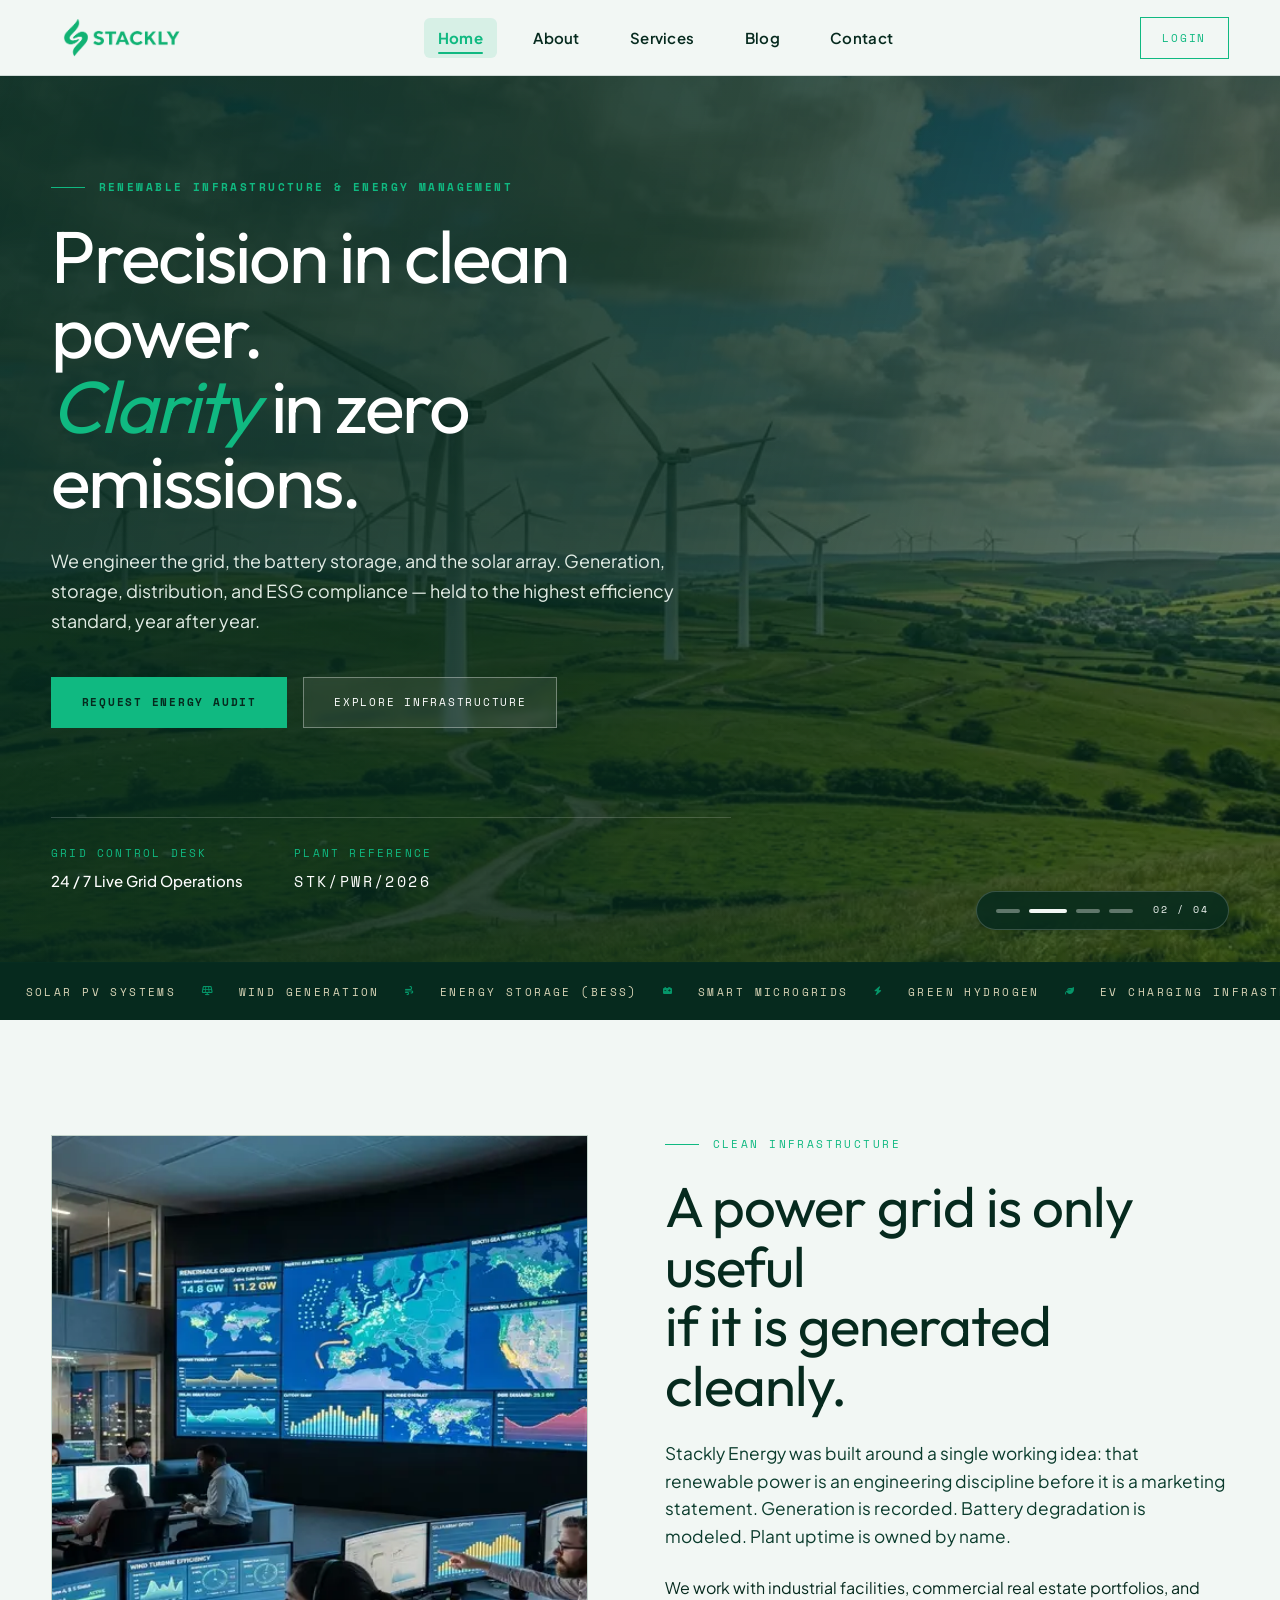
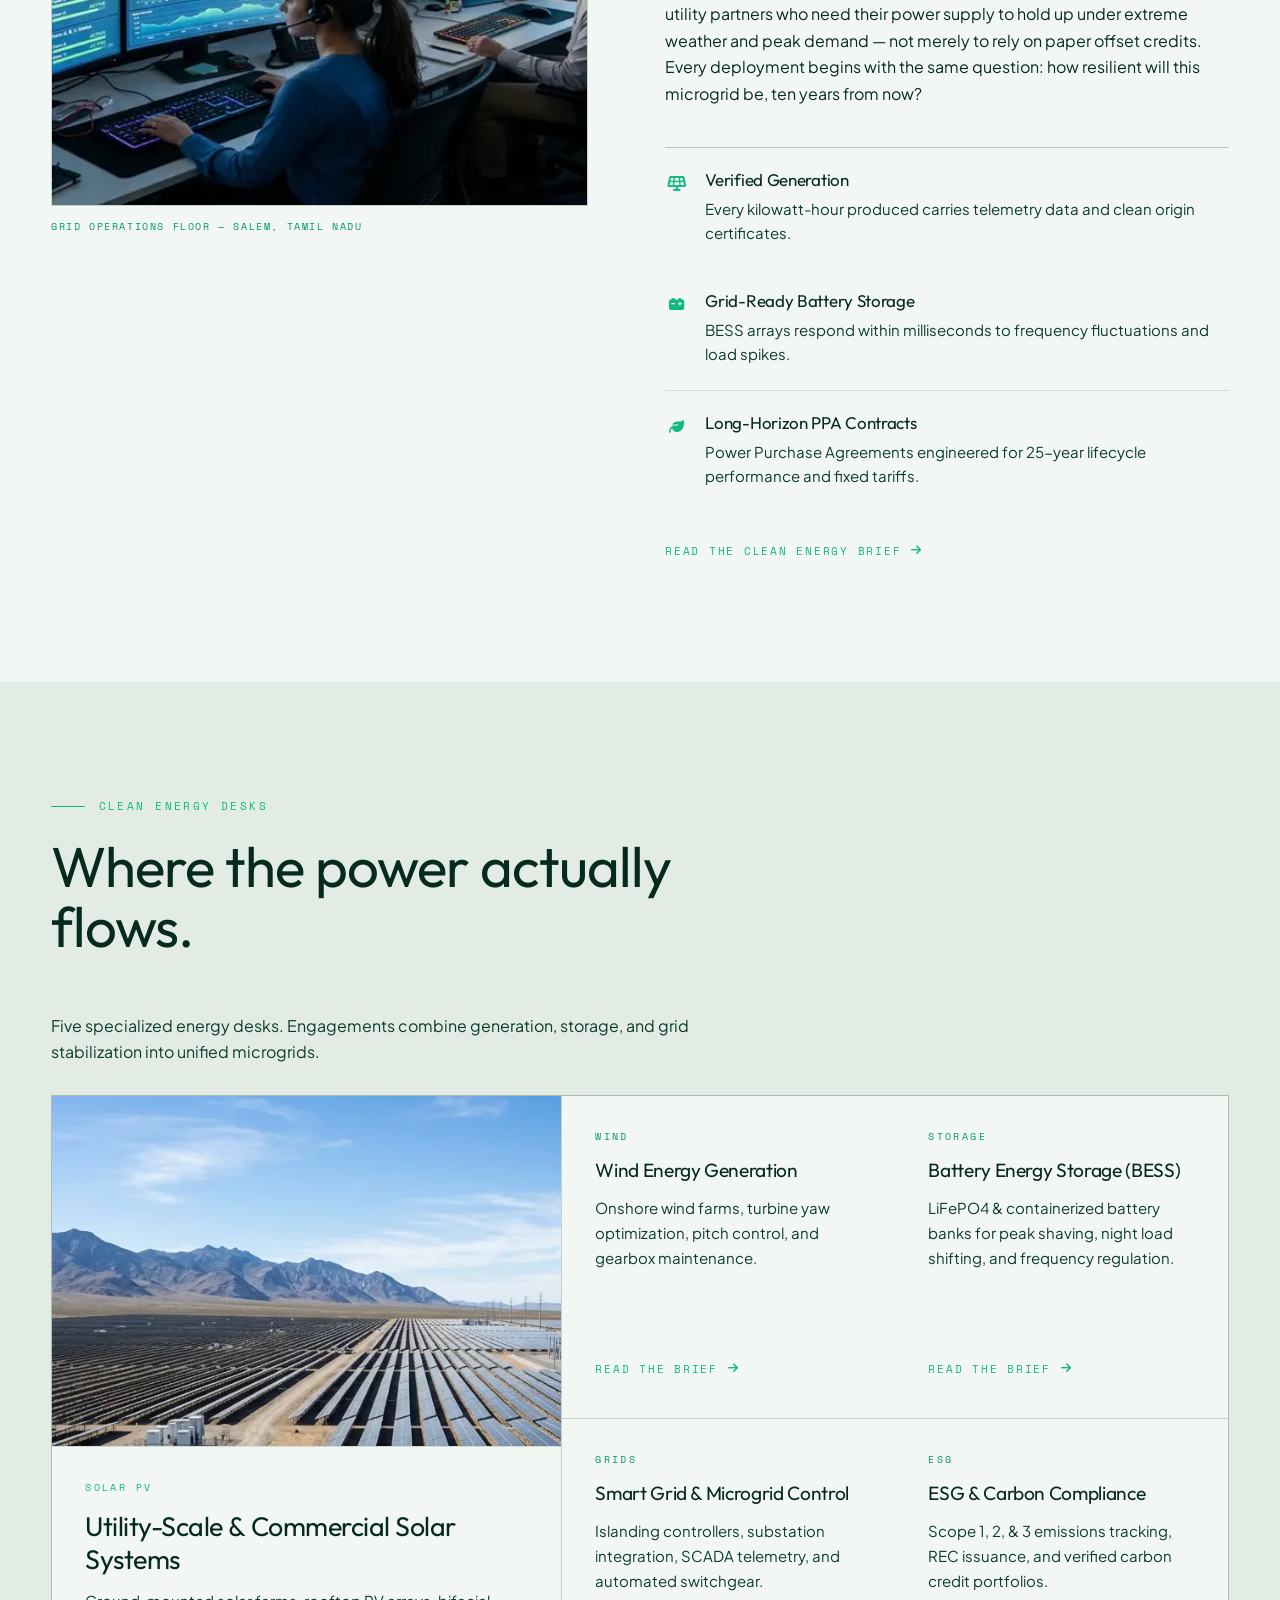
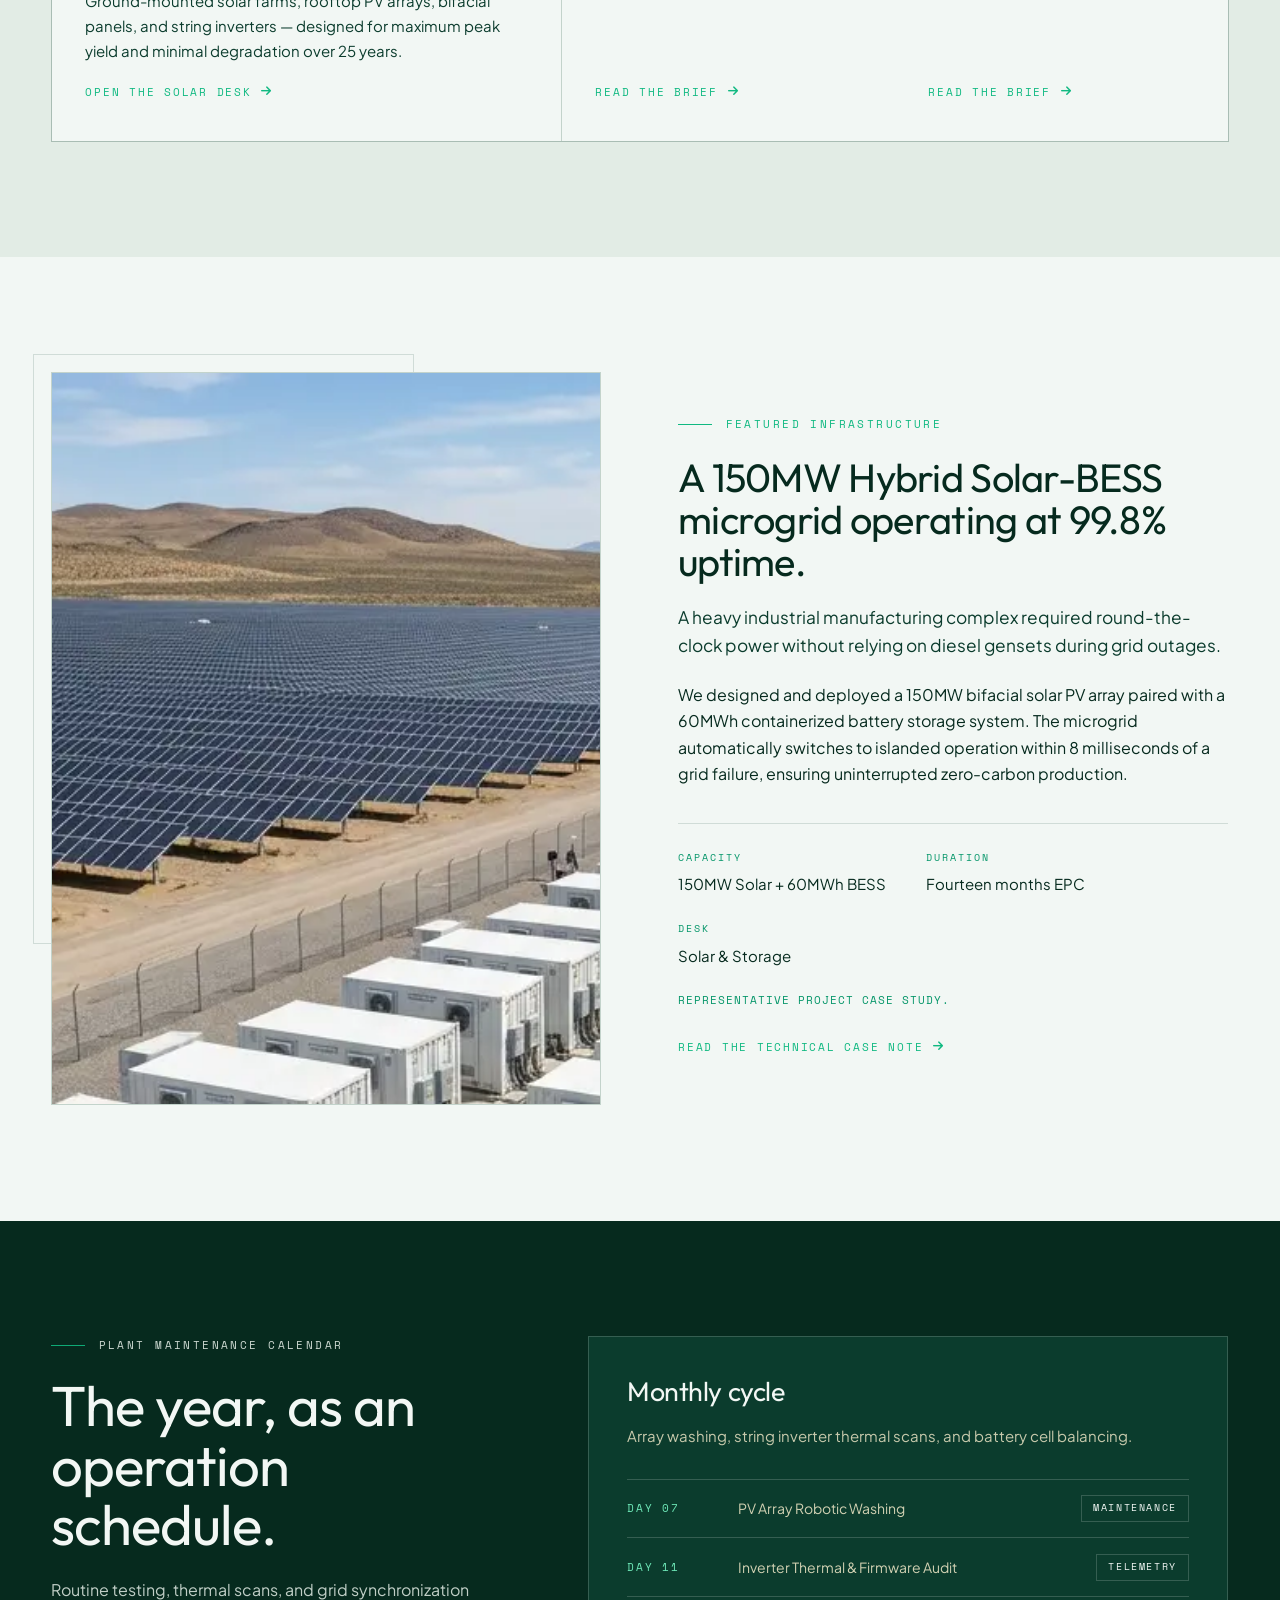
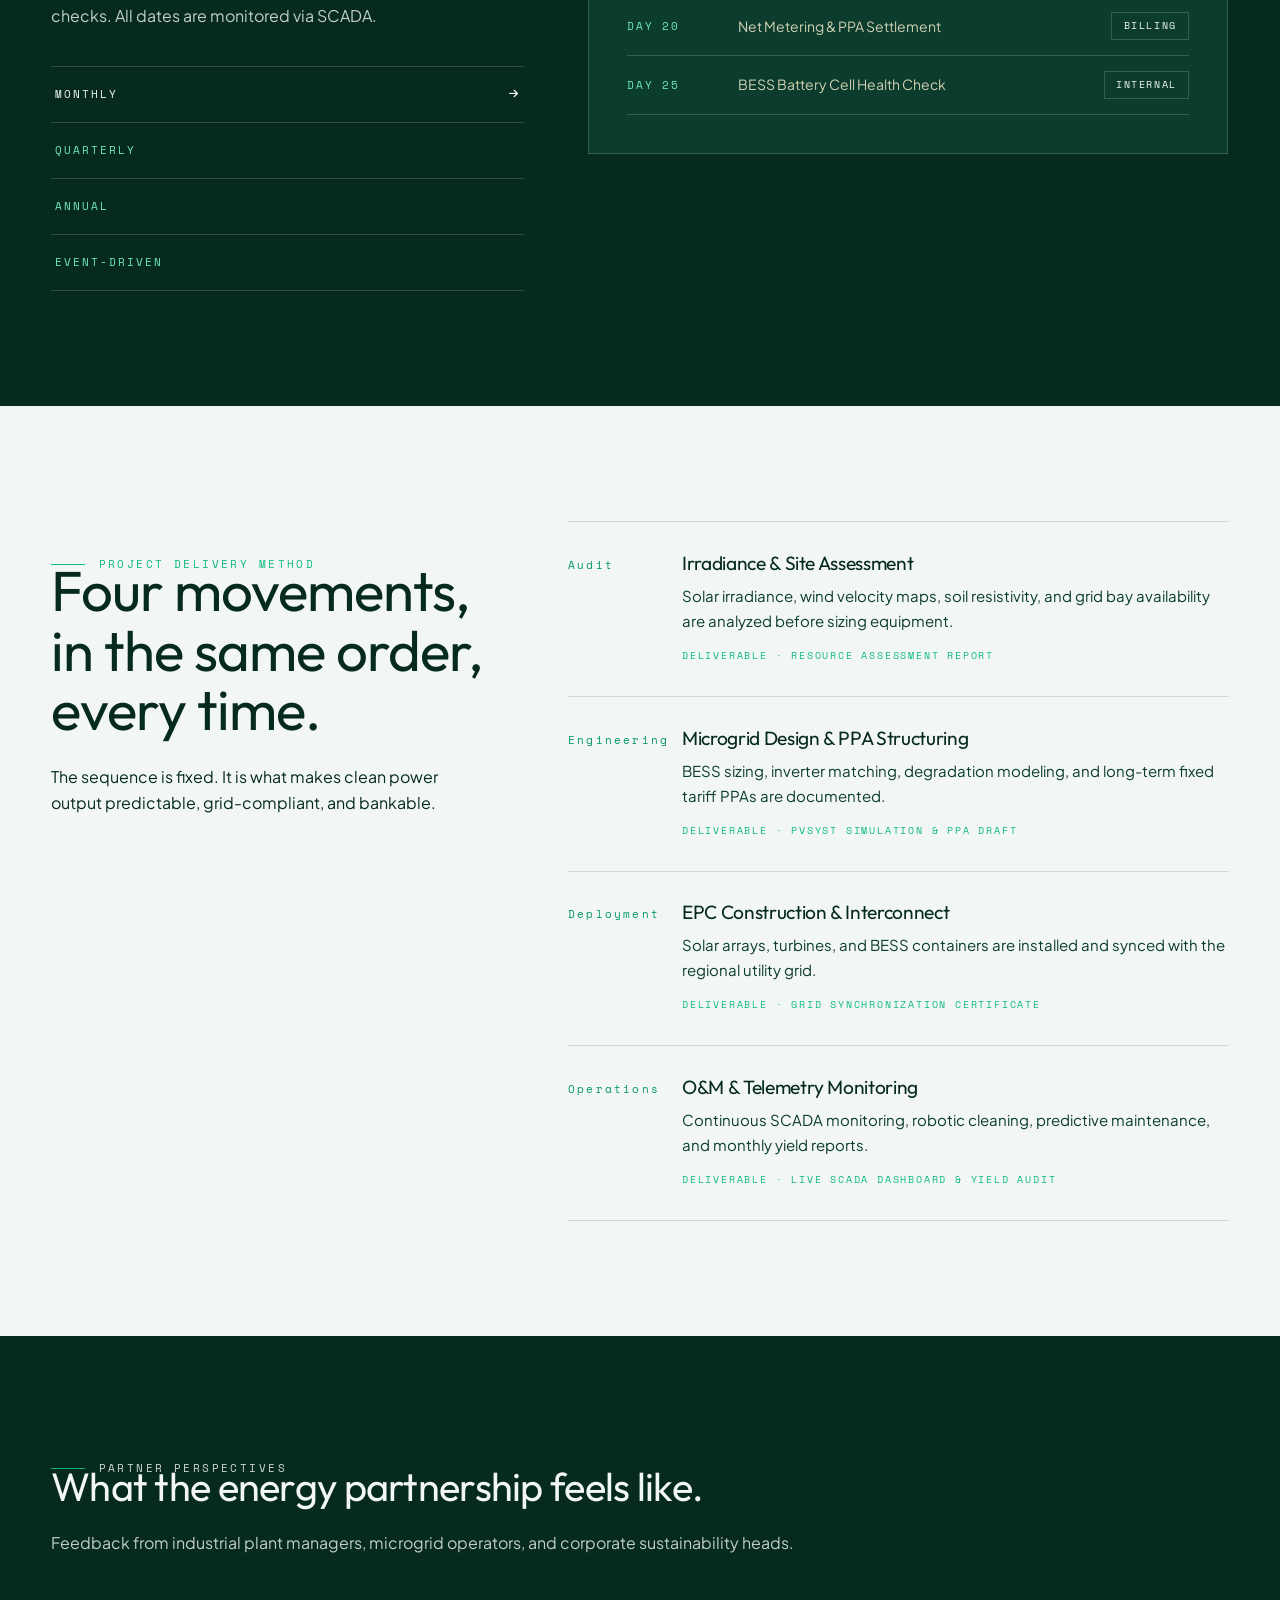
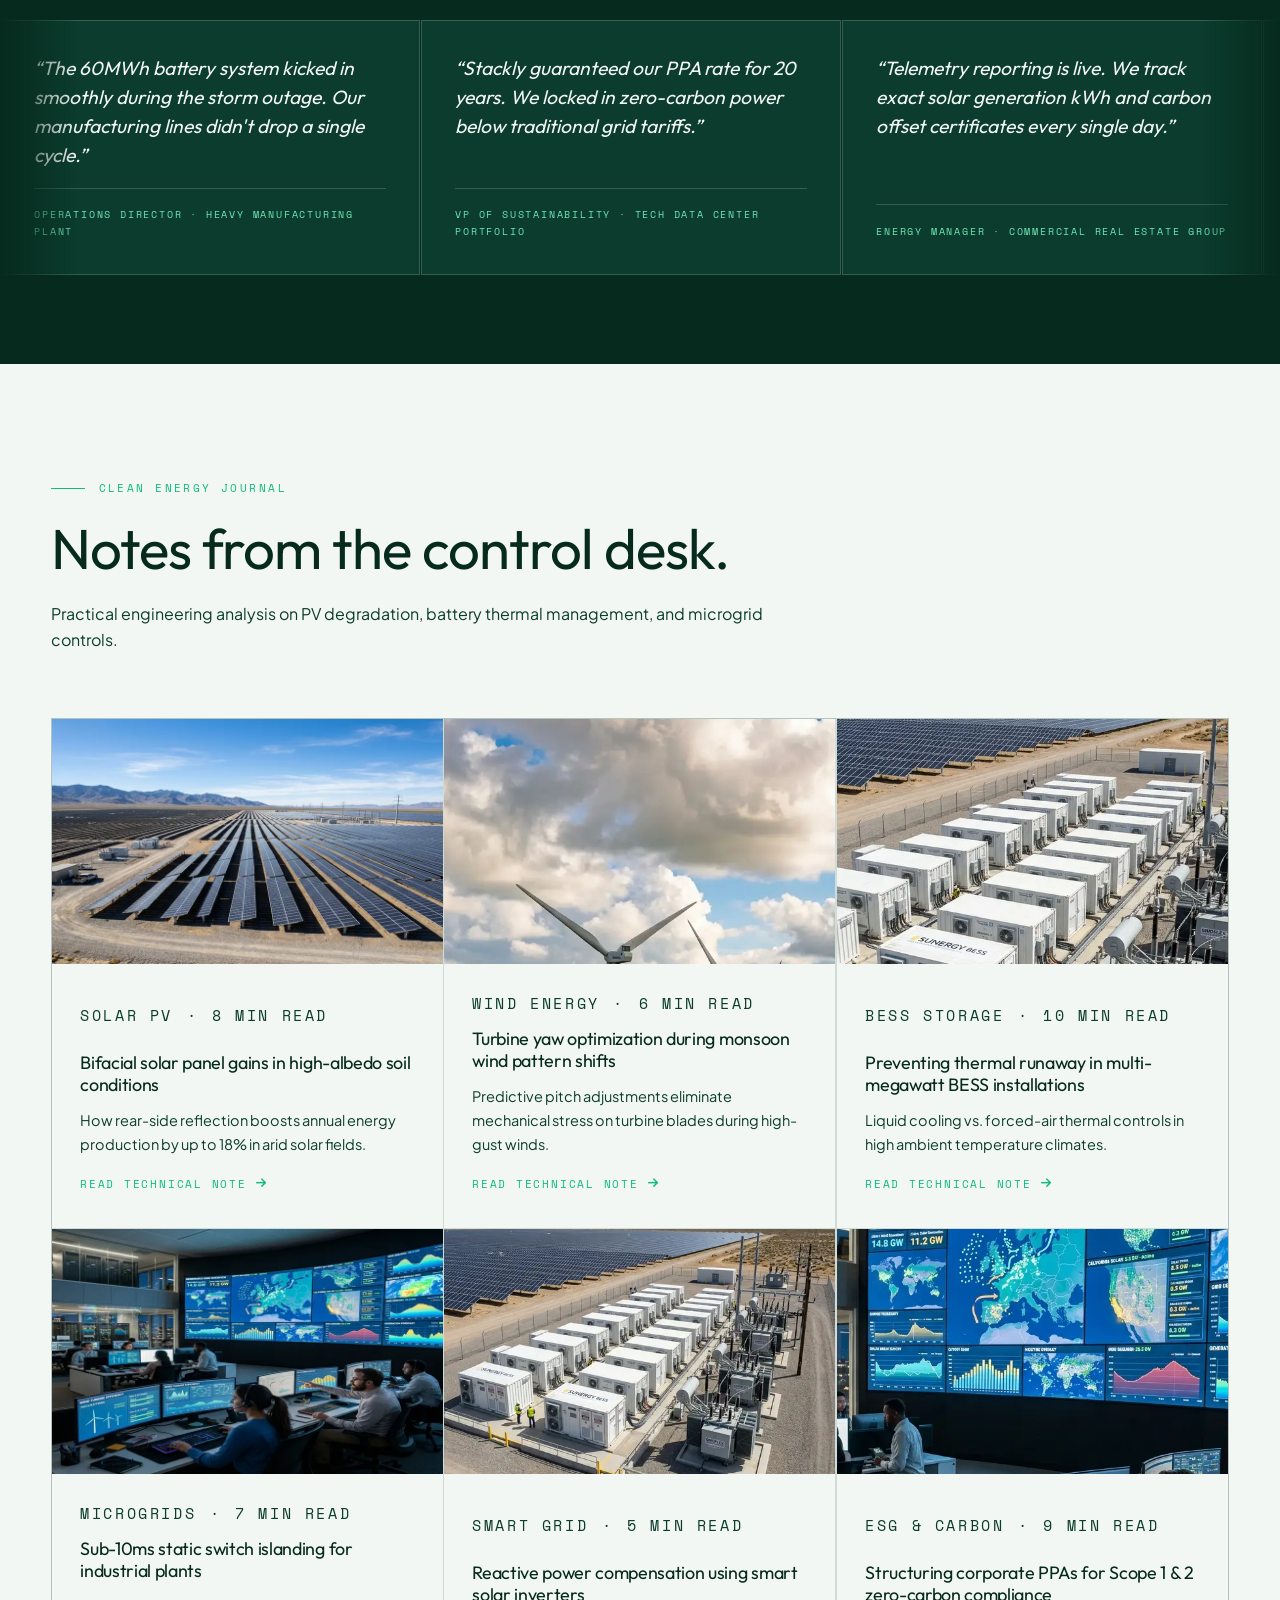
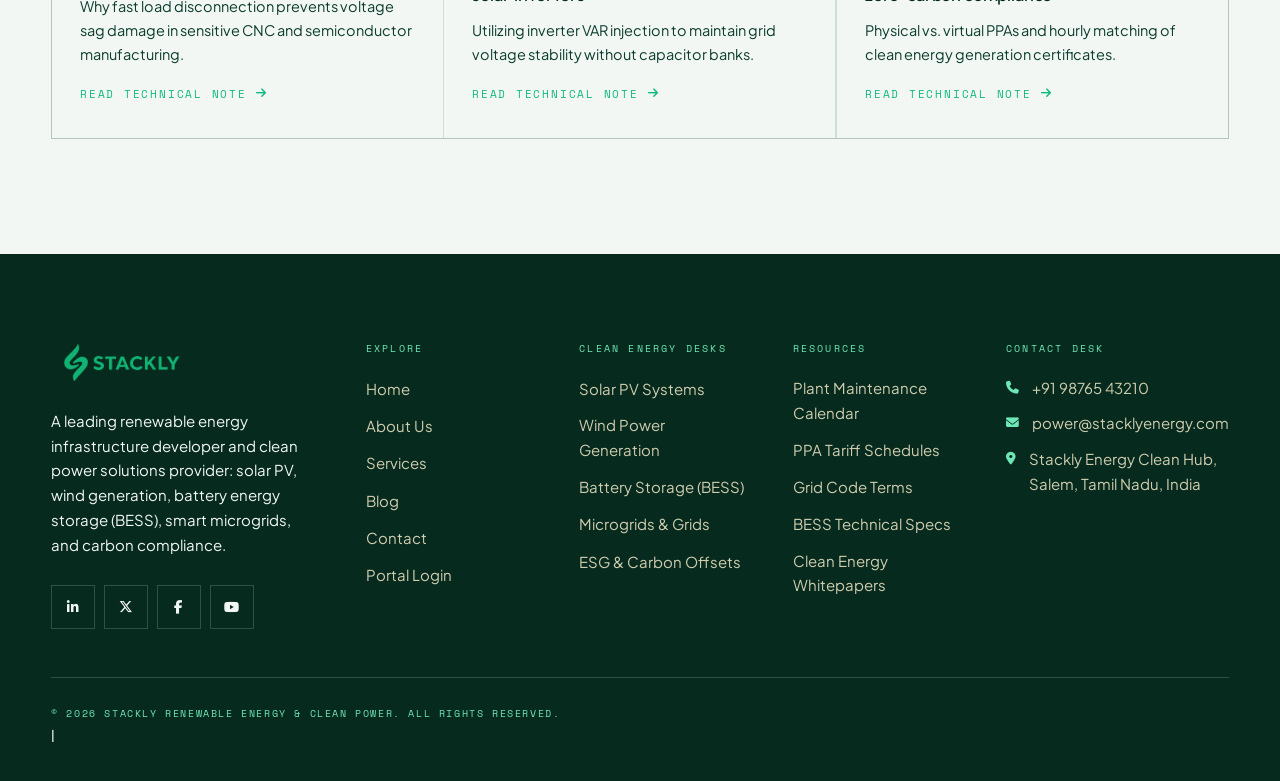
==== commit 7fa720ea: "Add files via upload" ====
--- a/index.html
+++ b/index.html
@@ -39,7 +39,7 @@
                     <li><a href="index.html" class="is-active">Home</a></li>
                     <li><a href="html/about.html">About</a></li>
                     <li><a href="html/services.html">Services</a></li>
-                    <li><a href="html/blog.html">Journal</a></li>
+                    <li><a href="html/blog.html">Blog</a></li>
                     <li><a href="html/contact.html">Contact</a></li>
                 </ul>
             </nav>
@@ -69,7 +69,7 @@
             <a href="index.html" style="--i:0">Home</a>
             <a href="html/about.html" style="--i:1">About</a>
             <a href="html/services.html" style="--i:2">Services</a>
-            <a href="html/blog.html" style="--i:3">Journal</a>
+            <a href="html/blog.html" style="--i:3">Blog</a>
             <a href="html/contact.html" style="--i:4">Contact</a>
             <a href="html/login.html" class="menu-overlay__login" style="--i:5">
                 Login <i class="fa-solid fa-arrow-right"></i>
@@ -83,7 +83,16 @@
 
         <!-- ============================== HERO ============================== -->
         <section class="hero">
-            <div class="hero__grid">
+            <!-- Background Image Slideshow -->
+            <div class="hero__bg-slides" id="heroSlides">
+                <div class="hero__slide is-active" style="background-image: url('assets/photo_149736675403_1.webp');" aria-label="Solar PV Park background"></div>
+                <div class="hero__slide" style="background-image: url('assets/photo_152475863162_1.webp');" aria-label="Wind Turbines background"></div>
+                <div class="hero__slide" style="background-image: url('assets/photo_1554224155-6.webp');" aria-label="BESS Storage background"></div>
+                <div class="hero__slide" style="background-image: url('assets/photo_148640614692.webp');" aria-label="Substation Grid background"></div>
+            </div>
+            <div class="hero__overlay"></div>
+
+            <div class="shell hero__container">
 
                 <div class="hero__copy">
                     <p class="eyebrow slide slide-up" style="--i:0">Renewable Infrastructure &amp; Energy Management</p>
@@ -115,42 +124,23 @@
                     </dl>
                 </div>
 
-                <div class="hero__media slide slide-right" style="--i:1">
-                    <div class="hero__slides" id="heroSlides">
-                        <figure class="hero__slide is-active">
-                            <img src="assets/photo_149736675403_1.webp"
-                                alt="Modern clean energy research lab with daylight">
-                        </figure>
-                        <figure class="hero__slide">
-                            <img src="assets/photo_152475863162_1.webp"
-                                alt="Renewable energy engineers analyzing solar array layouts">
-                        </figure>
-                        <figure class="hero__slide">
-                            <img src="assets/photo_1554224155-6.webp"
-                                alt="Close up view of grid control telemetry interface">
-                        </figure>
-                        <figure class="hero__slide">
-                            <img src="assets/photo_148640614692.webp"
-                                alt="Sustainable solar energy building facade">
-                        </figure>
-                    </div>
-
-                    <div class="hero__media-foot">
-                        <div class="hero__dots" id="heroDots" role="tablist" aria-label="Hero images">
-                            <button class="hero__dot is-active" role="tab" aria-selected="true"
-                                aria-label="Show image one"></button>
-                            <button class="hero__dot" role="tab" aria-selected="false"
-                                aria-label="Show image two"></button>
-                            <button class="hero__dot" role="tab" aria-selected="false"
-                                aria-label="Show image three"></button>
-                            <button class="hero__dot" role="tab" aria-selected="false"
-                                aria-label="Show image four"></button>
-                        </div>
-                        <span class="hero__counter mono" id="heroCounter">01 / 04</span>
-                    </div>
-                </div>
-
-            </div>
+            </div>
+
+            <!-- Background Slide Controls -->
+            <div class="hero__controls-foot slide slide-right" style="--i:1">
+                <div class="hero__dots" id="heroDots" role="tablist" aria-label="Hero background images">
+                    <button class="hero__dot is-active" role="tab" aria-selected="true"
+                        aria-label="Show background image one"></button>
+                    <button class="hero__dot" role="tab" aria-selected="false"
+                        aria-label="Show background image two"></button>
+                    <button class="hero__dot" role="tab" aria-selected="false"
+                        aria-label="Show background image three"></button>
+                    <button class="hero__dot" role="tab" aria-selected="false"
+                        aria-label="Show background image four"></button>
+                </div>
+                <span class="hero__counter mono" id="heroCounter">01 / 04</span>
+            </div>
+
         </section>
 
         <!-- ========================== TRUST STRIP ========================== -->
@@ -707,7 +697,7 @@
                         <li><a href="index.html">Home</a></li>
                         <li><a href="html/about.html">About Us</a></li>
                         <li><a href="html/services.html">Services</a></li>
-                        <li><a href="html/blog.html">Journal</a></li>
+                        <li><a href="html/blog.html">Blog</a></li>
                         <li><a href="html/contact.html">Contact</a></li>
                         <li><a href="html/login.html">Portal Login</a></li>
                     </ul>
--- a/global.css
+++ b/global.css
@@ -421,7 +421,10 @@
     flex: none;
 }
 
-.brand img {
+.brand img,
+.on-dark img[src*="logo"],
+.footer__brand img,
+.site-footer img {
     width: 140px;
     height: 38px;
     object-fit: contain;
@@ -429,12 +432,9 @@
     transition: filter .35s var(--ease-out), transform .35s var(--ease-out);
 }
 
-.brand:hover img {
+.brand:hover img,
+.footer__brand .brand:hover img {
     transform: scale(1.04);
-}
-
-.on-dark img[src*="logo"] {
-    filter: invert(74%) sepia(58%) saturate(1148%) hue-rotate(107deg) brightness(98%) contrast(93%) !important;
 }
 
 .brand__name {
--- a/index.css
+++ b/index.css
@@ -6,147 +6,190 @@
    ============================================================ */
 
 /* =============================== HERO ============================== */
+/* =============================== HERO ============================== */
 .hero {
     position: relative;
-    padding-block: clamp(1.5rem, 3vw, 2.5rem) clamp(2.5rem, 5vw, 4rem);
+    padding-block: clamp(4rem, 8vw, 7rem) clamp(4rem, 8vw, 7rem);
     border-bottom: 1px solid var(--rule);
     overflow: hidden;
-}
-
-.hero__grid {
-    width: 100%;
-    max-width: var(--shell);
-    margin-inline: auto;
-    padding-inline: var(--gutter);
-    display: grid;
-    grid-template-columns: 1.02fr 1fr;
-    gap: clamp(2.5rem, 5vw, 5rem);
+    background: var(--ink-900);
+    color: var(--paper);
+    min-height: clamp(540px, 80vh, 760px);
+    display: flex;
     align-items: center;
 }
 
-.hero__copy {
-    max-width: 620px;
-}
-
-.hero__title {
-    font-size: clamp(2.35rem, 5.4vw, 4.35rem);
-    line-height: 1.02;
-    letter-spacing: -.028em;
-    font-variation-settings: "opsz" 120;
-}
-
-.hero__title span {
-    display: block;
-}
-
-.hero__title em {
-    font-style: italic;
-    font-variation-settings: "opsz" 144;
-    color: var(--navy-600);
-}
-
-.hero__lede {
-    margin-top: 1.75rem;
-    font-size: clamp(1rem, 1.3vw, 1.12rem);
-    line-height: 1.68;
-    color: var(--navy-800);
-    max-width: 52ch;
-}
-
-.hero__actions {
-    margin-top: 2.5rem;
-    display: flex;
-    flex-wrap: wrap;
-    gap: .85rem;
-}
-
-.hero__rail {
-    margin-top: 3.25rem;
-    padding-top: 1.6rem;
-    border-top: 1px solid var(--rule);
-    display: flex;
-    gap: clamp(2rem, 4vw, 4rem);
-}
-
-.hero__rail dt {
-    font-family: var(--font-mono);
-    font-size: .625rem;
-    letter-spacing: .2em;
-    text-transform: uppercase;
-    color: var(--navy-400);
-    margin-bottom: .45rem;
-}
-
-.hero__rail dd {
-    font-size: .875rem;
-    color: var(--ink-900);
-}
-
-/* --------------------- HERO MEDIA / CAROUSEL ----------------------- */
-.hero__media {
-    position: relative;
-    aspect-ratio: 4 / 4.6;
-    min-height: 420px;
-    border: 1px solid var(--rule);
-    background: var(--paper-dim);
-    overflow: hidden;
-}
-
-.hero__slides {
+.hero__bg-slides {
     position: absolute;
     inset: 0;
+    z-index: 0;
 }
 
 .hero__slide {
     position: absolute;
     inset: 0;
     opacity: 0;
-    transform: translate3d(7%, 0, 0) scale(1.06);
-    transition: opacity 1s var(--ease-out), transform 1.5s var(--ease-out);
+    background-size: cover;
+    background-position: center;
+    transform: scale(1.08);
+    transition: opacity 1.2s var(--ease-out), transform 2.2s var(--ease-out);
     will-change: opacity, transform;
 }
 
 .hero__slide.is-active {
     opacity: 1;
-    transform: none;
-}
-
-.hero__slide img {
-    width: 100%;
-    height: 100%;
-    object-fit: cover;
-}
-
-.hero__slide::after {
-    content: "";
+    transform: scale(1.0);
+}
+
+.hero__overlay {
     position: absolute;
     inset: 0;
-    background: linear-gradient(180deg, rgba(1, 7, 56, 0) 42%, rgba(1, 7, 56, .72) 100%);
-}
-
-.hero__media-foot {
+    z-index: 1;
+    background: linear-gradient(
+        105deg,
+        rgba(6, 42, 30, 0.92) 0%,
+        rgba(6, 42, 30, 0.82) 50%,
+        rgba(6, 42, 30, 0.55) 100%
+    );
+    pointer-events: none;
+}
+
+.hero__container {
+    position: relative;
+    z-index: 2;
+    width: 100%;
+}
+
+.hero__copy {
+    max-width: 680px;
+}
+
+.hero__copy .eyebrow {
+    color: #10B981 !important;
+    font-weight: 600;
+}
+
+.hero__title {
+    font-size: clamp(2.5rem, 5.8vw, 4.6rem);
+    line-height: 1.02;
+    letter-spacing: -.028em;
+    color: #FFFFFF;
+}
+
+.hero__title span {
+    display: block;
+}
+
+.hero__title em {
+    font-style: italic;
+    color: #10B981;
+}
+
+.hero__lede {
+    margin-top: 1.75rem;
+    font-size: clamp(1.05rem, 1.4vw, 1.18rem);
+    line-height: 1.68;
+    color: #E2ECE5;
+    max-width: 54ch;
+}
+
+.hero__actions {
+    margin-top: 2.5rem;
+    display: flex;
+    flex-wrap: wrap;
+    gap: 1rem;
+}
+
+.hero__actions .btn--solid {
+    background: #10B981;
+    color: #062A1E;
+    border-color: #10B981;
+    font-weight: 700;
+}
+
+.hero__actions .btn--solid:hover {
+    background: #059669;
+    border-color: #059669;
+    color: #FFFFFF;
+}
+
+.hero__actions .btn--outline {
+    background: rgba(255, 255, 255, 0.08);
+    color: #FFFFFF;
+    border-color: rgba(255, 255, 255, 0.35);
+    backdrop-filter: blur(4px);
+}
+
+.hero__actions .btn--outline:hover {
+    background: #FFFFFF;
+    color: #062A1E;
+    border-color: #FFFFFF;
+}
+
+.hero__rail {
+    margin-top: 3.5rem;
+    padding-top: 1.6rem;
+    border-top: 1px solid rgba(255, 255, 255, 0.18);
+    display: flex;
+    gap: clamp(2rem, 4vw, 4rem);
+}
+
+.hero__rail dt {
+    font-family: var(--font-mono);
+    font-size: .6875rem;
+    letter-spacing: .2em;
+    text-transform: uppercase;
+    color: #10B981;
+    margin-bottom: .45rem;
+}
+
+.hero__rail dd {
+    font-size: .9375rem;
+    color: #FFFFFF;
+    font-weight: 500;
+}
+
+.hero__controls-foot {
     position: absolute;
-    left: 0;
-    right: 0;
-    bottom: 0;
+    right: var(--gutter);
+    bottom: 2rem;
     z-index: 3;
     display: flex;
     align-items: center;
-    justify-content: space-between;
-    padding: 1.35rem 1.5rem;
+    gap: 1.25rem;
+    padding: 0.65rem 1.2rem;
+    background: rgba(6, 42, 30, 0.82);
+    border: 1px solid rgba(255, 255, 255, 0.18);
+    backdrop-filter: blur(10px);
+    border-radius: 30px;
 }
 
 .hero__dots {
     display: flex;
-    gap: .5rem;
+    align-items: center;
+    gap: .55rem;
 }
 
 .hero__dot {
-    width: 30px;
-    height: 2px;
-    background: rgba(252, 241, 208, .38);
-    transition: background-color .45s var(--ease-out);
+    width: 24px;
+    height: 4px;
+    background: rgba(255, 255, 255, 0.35);
+    border-radius: 2px;
+    transition: background-color .4s var(--ease-out), width .4s var(--ease-out);
     padding: 0;
+    cursor: pointer;
+}
+
+.hero__dot.is-active {
+    width: 38px;
+    background: #10B981;
+}
+
+.hero__counter {
+    font-family: var(--font-mono);
+    font-size: .75rem;
+    letter-spacing: .18em;
+    color: #E2ECE5;
 }
 
 .hero__dot.is-active {
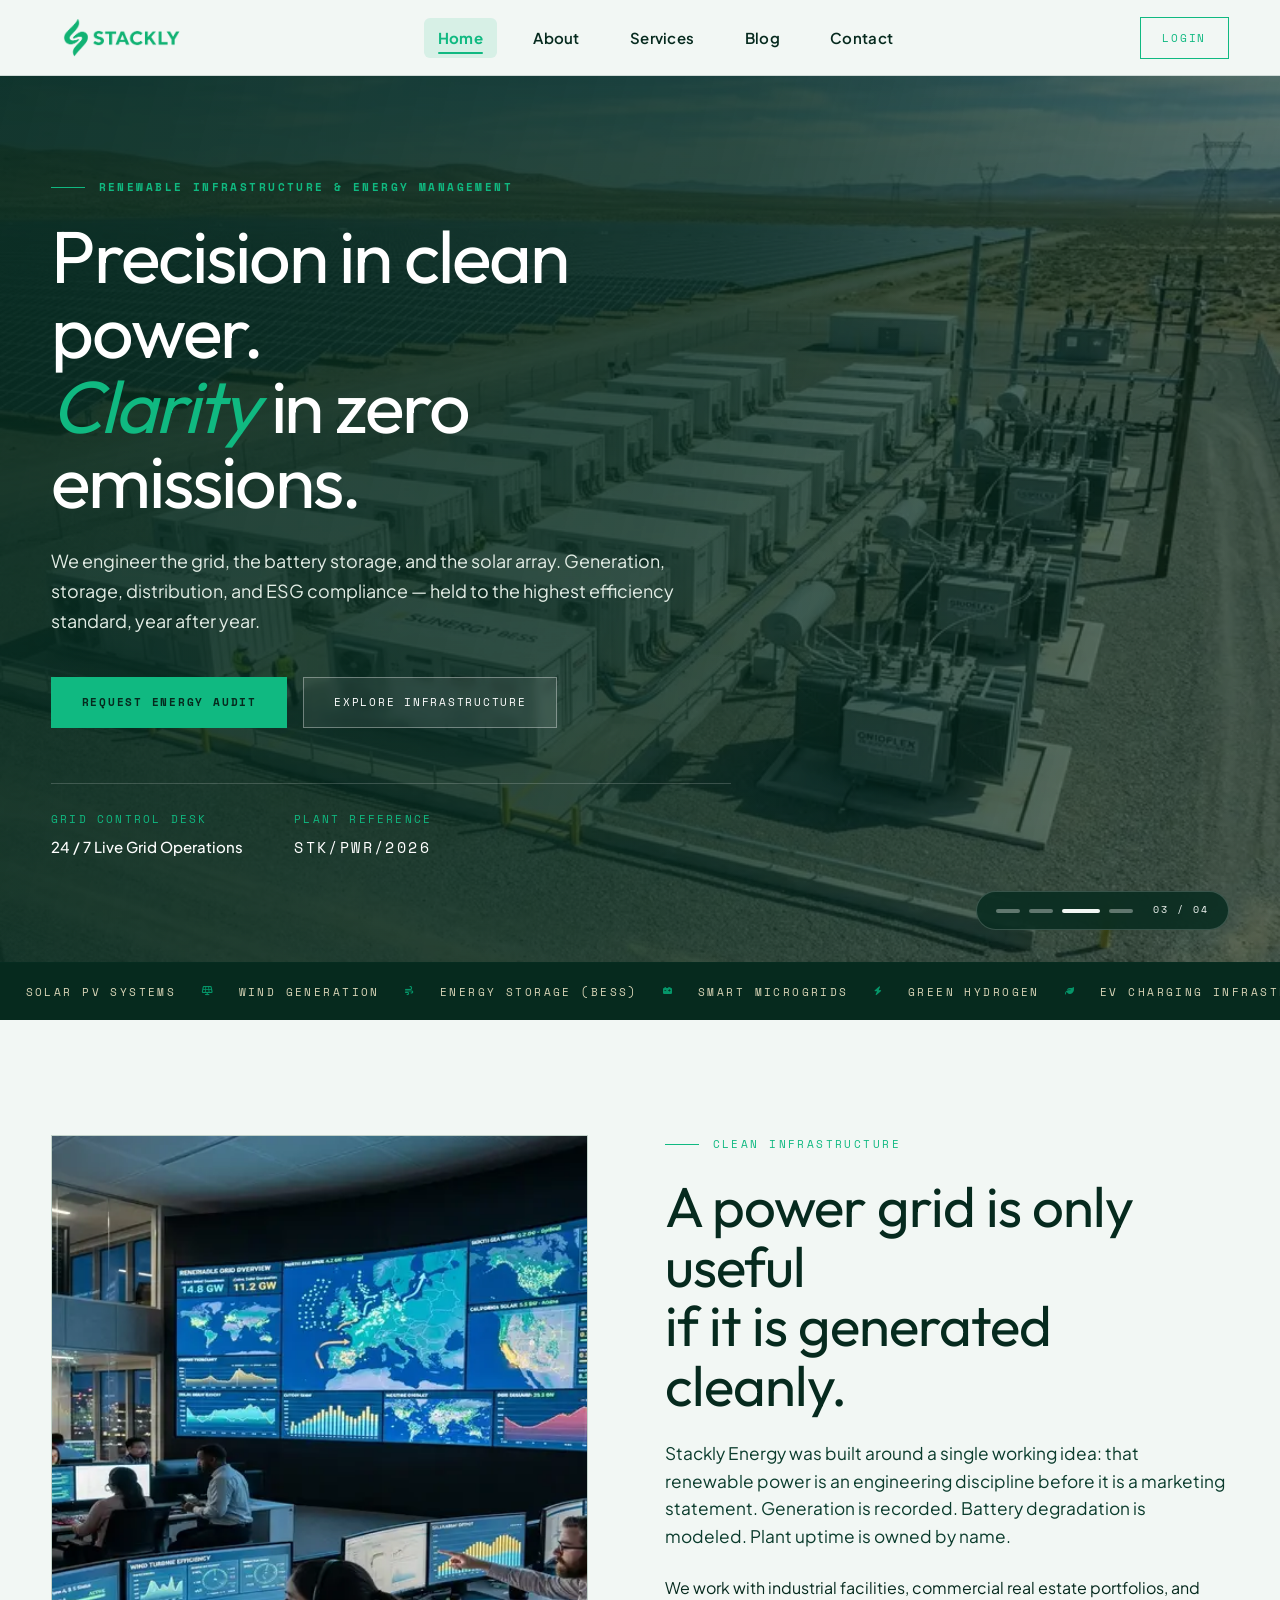
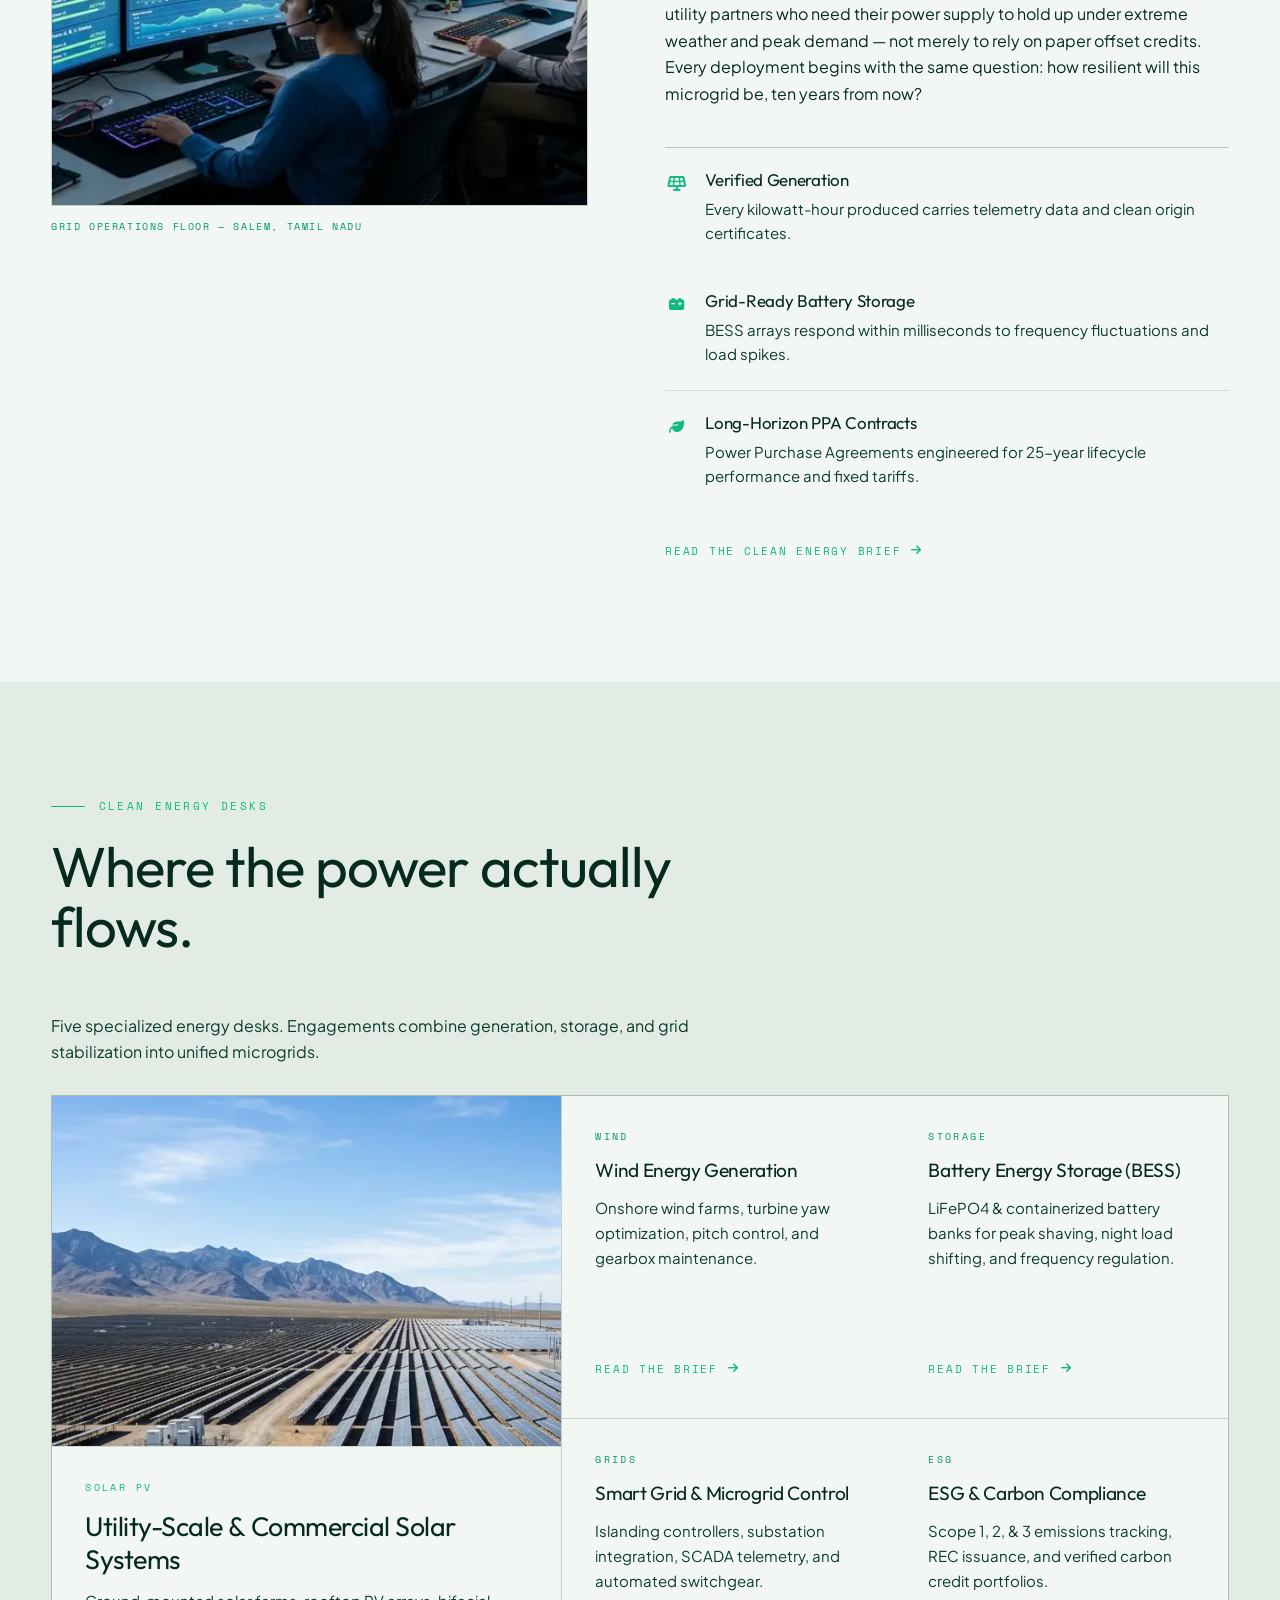
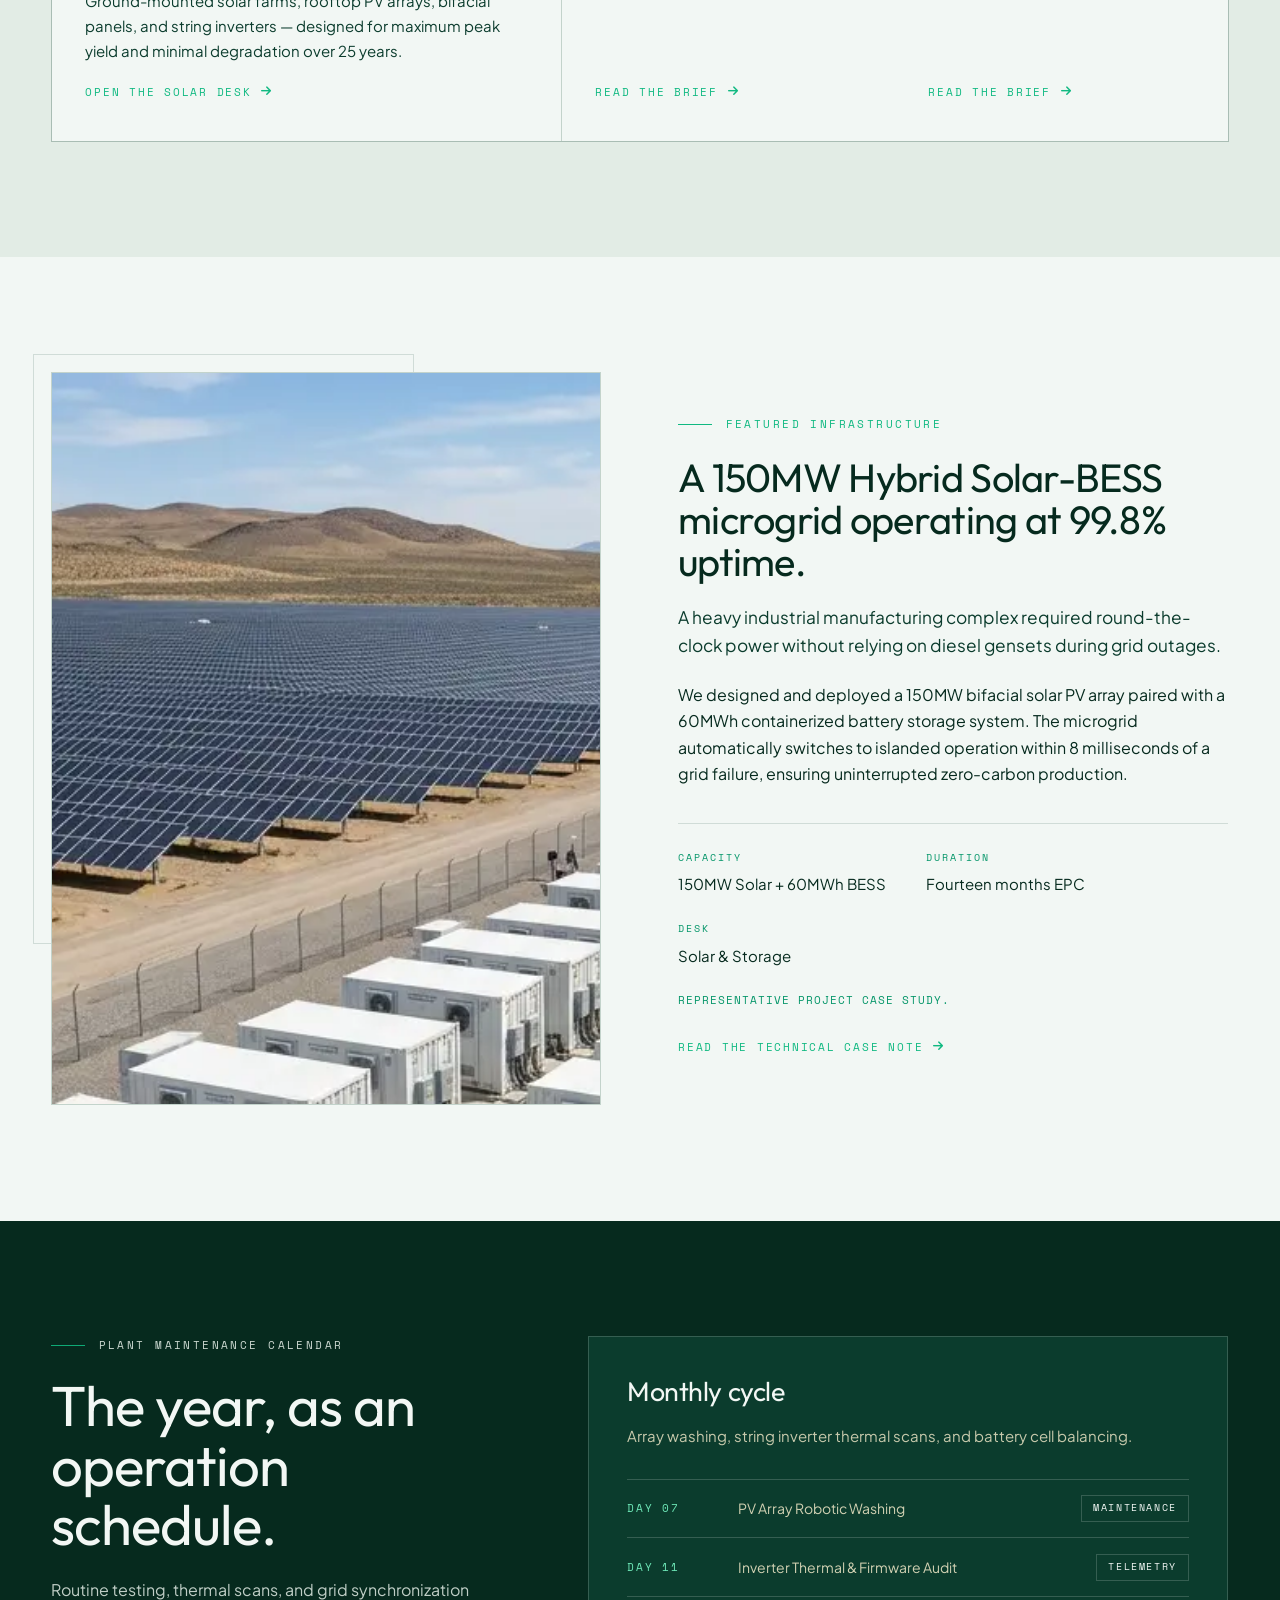
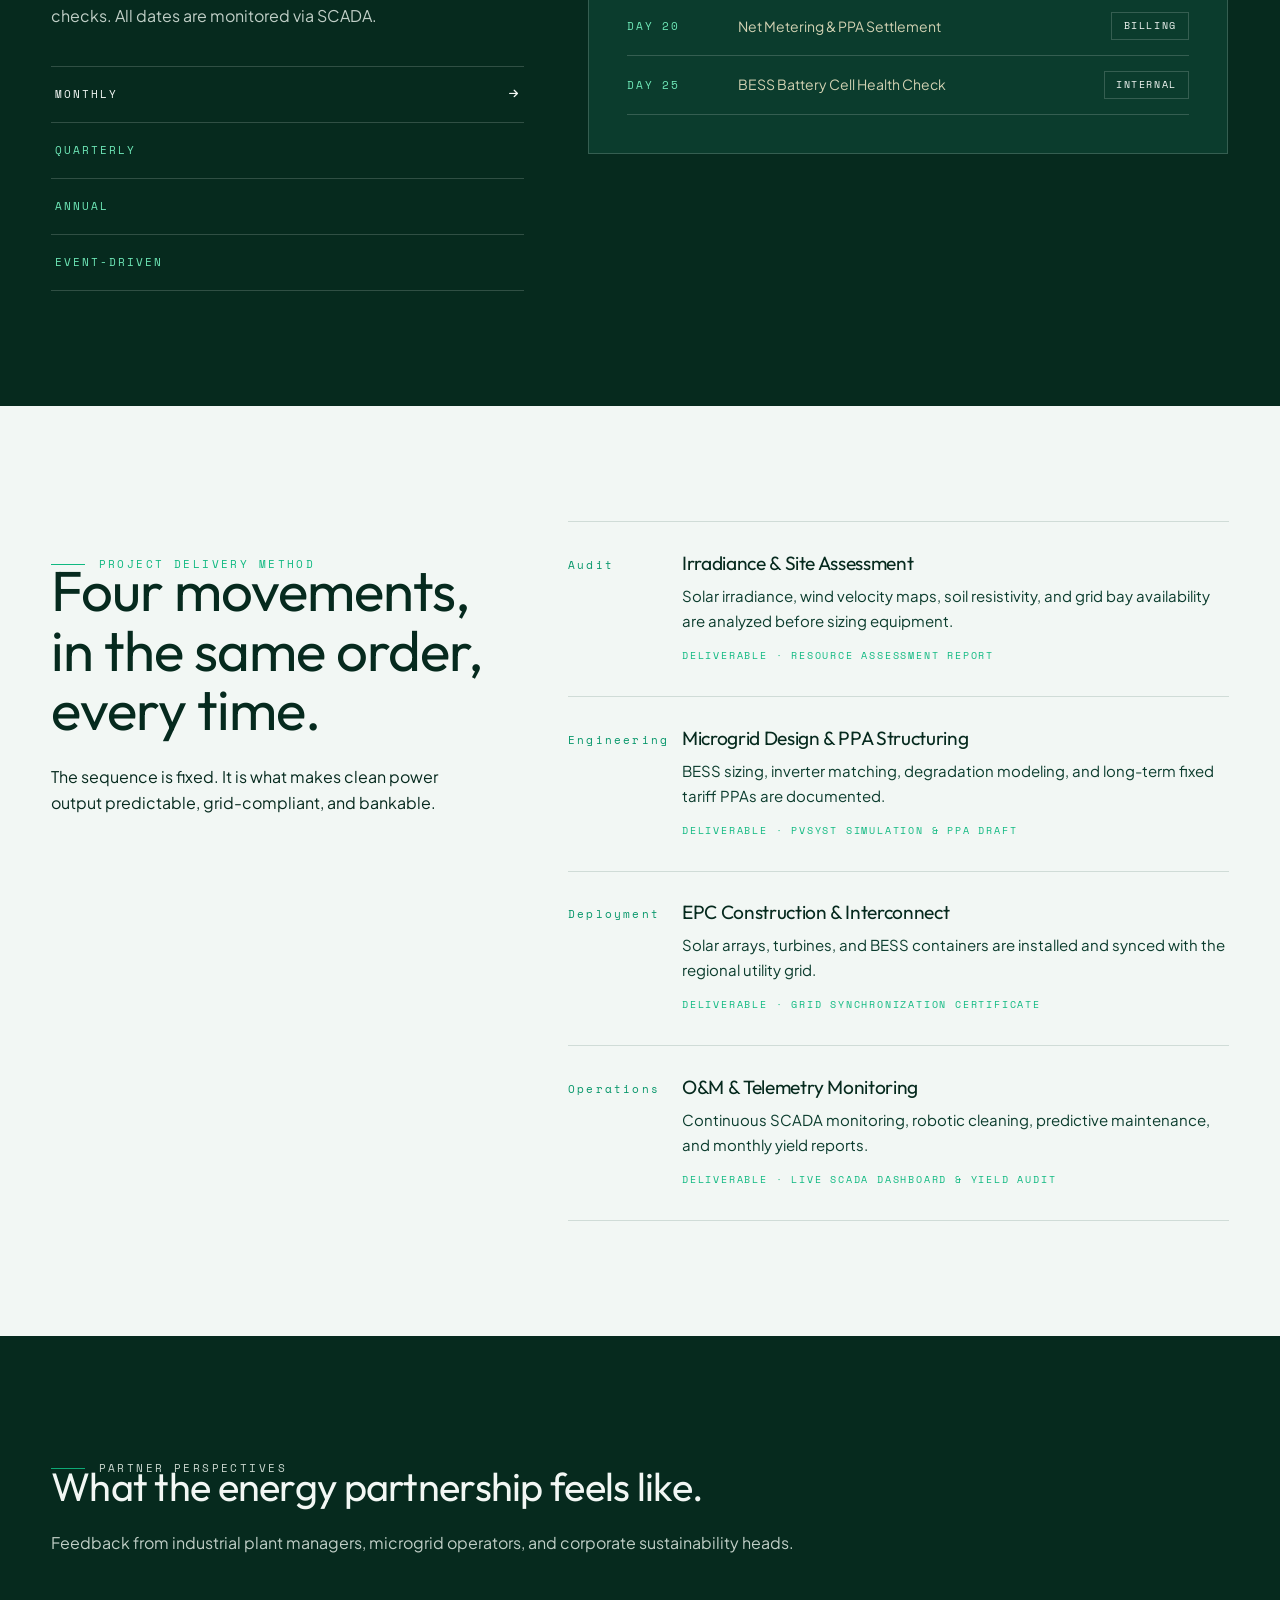
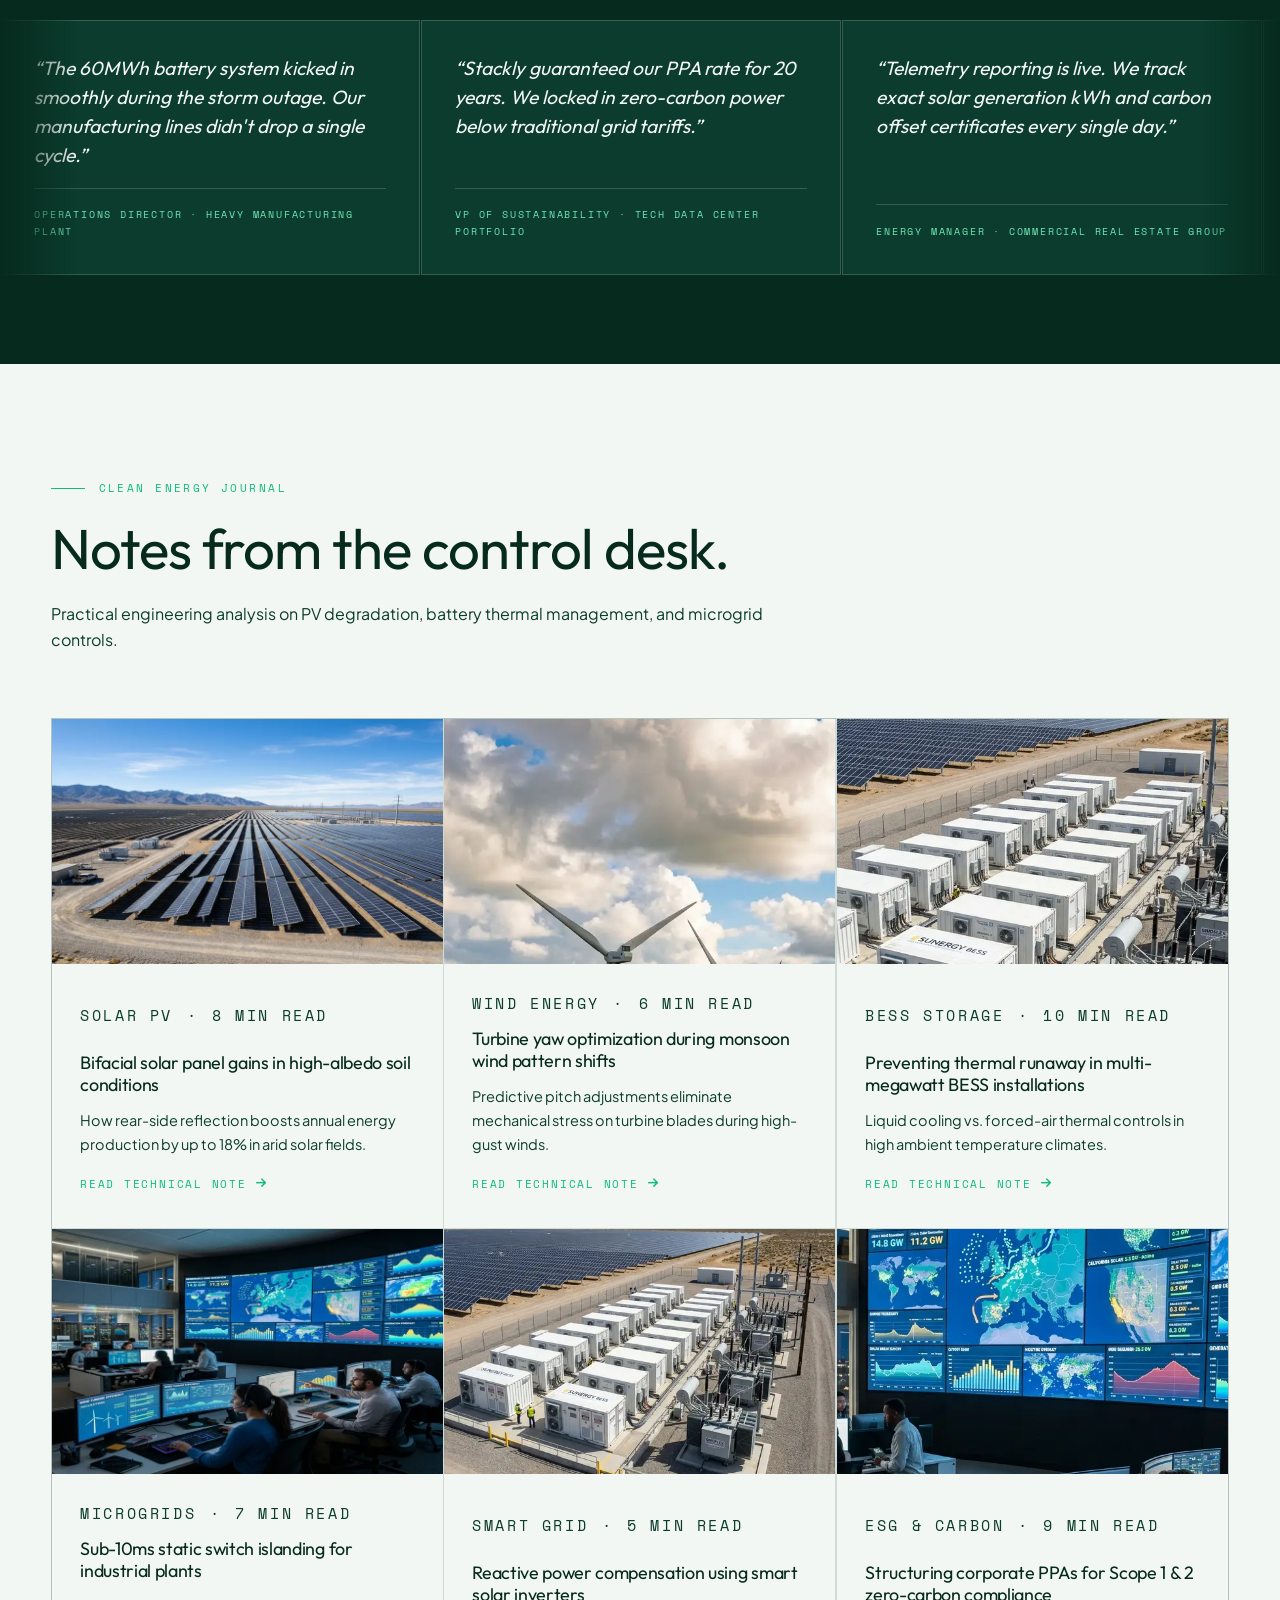
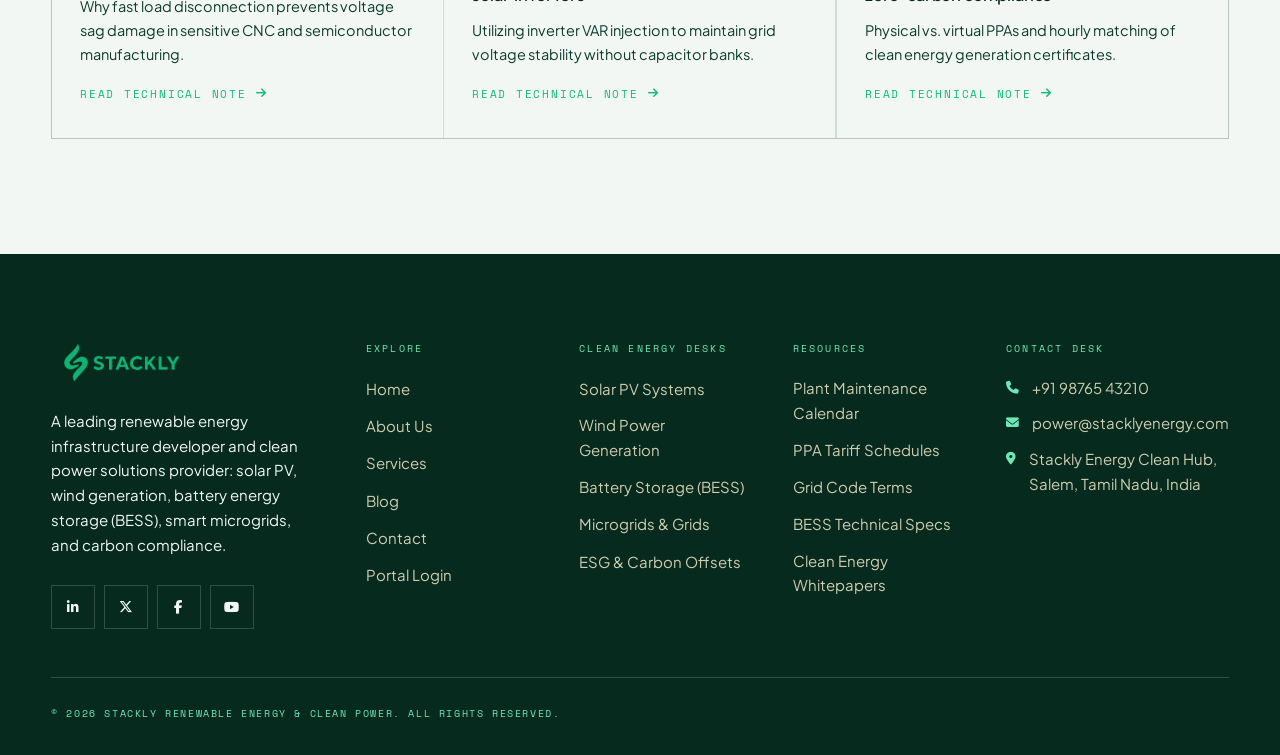
==== commit 77e0c953: "Update index.html" ====
--- a/index.html
+++ b/index.html
@@ -739,7 +739,7 @@
 
             <div class="footer__base">
                 <span>© <span id="year">2026</span> Stackly Renewable Energy &amp; Clean Power. All rights reserved.</span>
-            </div>l
+            </div>
 
         </div>
     </footer>
@@ -1033,4 +1033,4 @@
 
 </body>
 
-</html>+</html>
